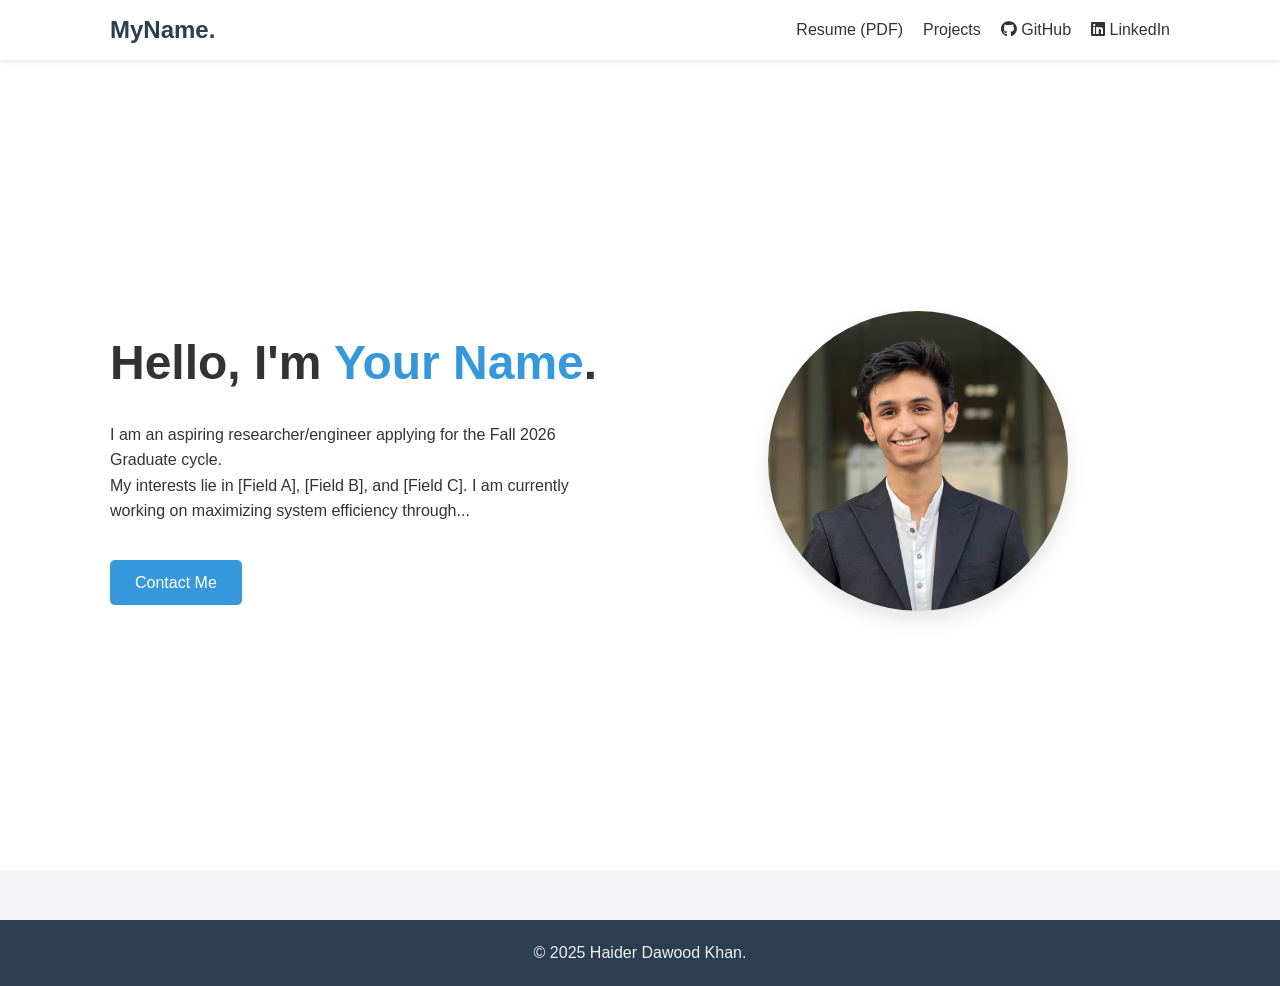
==== index.html @ cc953f25 "Add files via upload" ====
<!DOCTYPE html>
<html lang="en">
<head>
    <meta charset="UTF-8">
    <meta name="viewport" content="width=device-width, initial-scale=1.0">
    <title>My Portfolio</title>
    <link rel="stylesheet" href="style.css">
    <link rel="stylesheet" href="https://cdnjs.cloudflare.com/ajax/libs/font-awesome/6.0.0/css/all.min.css">
</head>
<body>

    <nav class="navbar">
        <div class="container">
            <a href="index.html" class="logo">MyName.</a>
            <ul class="nav-links">
                <li><a href="assets/resume.pdf" target="_blank">Resume (PDF)</a></li>
                <li><a href="projects.html">Projects</a></li>
                <li><a href="https://github.com/HaiderDawoodKhan" target="_blank"><i class="fab fa-github"></i> GitHub</a></li>
                <li><a href="https://www.linkedin.com/in/haider-dawood" target="_blank"><i class="fab fa-linkedin"></i> LinkedIn</a></li>
            </ul>
        </div>
    </nav>

    <header class="hero">
        <div class="container hero-content">
            <div class="hero-text">
                <h1>Hello, I'm <span class="highlight">Your Name</span>.</h1>
                <p>I am an aspiring researcher/engineer applying for the Fall 2026 Graduate cycle.</p>
                <p>My interests lie in [Field A], [Field B], and [Field C]. I am currently working on maximizing system efficiency through...</p>
                <br>
                <a href="mailto:your.email@example.com" class="btn">Contact Me</a>
            </div>
            <div class="hero-image">
                <img src="assets/profile.jpg" alt="Photo of Me">
            </div>
        </div>
    </header>

    <footer class="footer">
        <p>&copy; 2025 Haider Dawood Khan.</p>
    </footer>

</body>
</html>
---- style.css ----
/* Reset and Base Styles */
* {
    margin: 0;
    padding: 0;
    box-sizing: border-box;
}

body {
    font-family: 'Segoe UI', Tahoma, Geneva, Verdana, sans-serif;
    line-height: 1.6;
    color: #333;
    background-color: #f4f4f9;
}

.container {
    max-width: 1100px;
    margin: 0 auto;
    padding: 0 20px;
}

a {
    text-decoration: none;
    color: #333;
}

/* Navbar */
.navbar {
    background: #fff;
    box-shadow: 0 2px 5px rgba(0,0,0,0.1);
    position: sticky;
    top: 0;
    z-index: 1000;
}

.navbar .container {
    display: flex;
    justify-content: space-between;
    align-items: center;
    height: 60px;
}

.logo {
    font-size: 1.5rem;
    font-weight: bold;
    color: #2c3e50;
}

.nav-links {
    list-style: none;
    display: flex;
}

.nav-links li {
    margin-left: 20px;
}

.nav-links a {
    font-weight: 500;
    transition: color 0.3s;
}

.nav-links a:hover, .nav-links a.active {
    color: #3498db;
}

/* Hero Section */
.hero {
    background: #fff;
    height: 90vh; /* Almost full screen height */
    display: flex;
    align-items: center;
}

.hero-content {
    display: flex;
    align-items: center;
    justify-content: space-between;
    width: 100%;
}

.hero-text {
    flex: 1;
    padding-right: 50px;
}

.hero-text h1 {
    font-size: 3rem;
    margin-bottom: 20px;
}

.highlight {
    color: #3498db;
}

.hero-image {
    flex: 1;
    text-align: center;
}

.hero-image img {
    width: 300px;
    height: 300px;
    border-radius: 50%; /* Makes image circular */
    object-fit: cover;
    box-shadow: 0 10px 20px rgba(0,0,0,0.1);
}

/* Buttons */
.btn {
    display: inline-block;
    background: #3498db;
    color: #fff;
    padding: 10px 25px;
    border-radius: 5px;
    margin-top: 10px;
}

.btn:hover {
    background: #2980b9;
}

.btn-outline {
    display: inline-block;
    border: 2px solid #3498db;
    color: #3498db;
    padding: 8px 20px;
    border-radius: 5px;
    font-weight: bold;
}

.btn-outline:hover {
    background: #3498db;
    color: #fff;
}

/* Projects Section */
.projects-section {
    padding: 50px 0;
}

.projects-section h2 {
    font-size: 2rem;
    margin-bottom: 10px;
    color: #2c3e50;
}

.subtitle {
    margin-bottom: 40px;
    color: #7f8c8d;
}

/* Scrollable Project Card Style */
.project-card {
    background: #fff;
    padding: 30px;
    margin-bottom: 20px;
    border-radius: 8px;
    box-shadow: 0 4px 6px rgba(0,0,0,0.05);
    display: flex;
    justify-content: space-between;
    align-items: center;
    transition: transform 0.2s;
}

.project-card:hover {
    transform: translateY(-3px);
    box-shadow: 0 6px 12px rgba(0,0,0,0.1);
}

.project-info {
    flex: 3;
    padding-right: 20px;
}

.project-info h3 {
    color: #2c3e50;
    margin-bottom: 10px;
}

.project-actions {
    flex: 1;
    text-align: right;
    display: flex;
    flex-direction: column;
    align-items: flex-end;
    gap: 10px;
}

/* Footer */
.footer {
    text-align: center;
    padding: 20px;
    background: #2c3e50;
    color: #ecf0f1;
    margin-top: 50px;
}

/* Mobile Responsiveness */
@media (max-width: 768px) {
    .hero-content {
        flex-direction: column-reverse;
        text-align: center;
    }
    
    .hero-text {
        padding-right: 0;
    }
    
    .hero-image img {
        width: 200px;
        height: 200px;
        margin-bottom: 30px;
    }
    
    .project-card {
        flex-direction: column;
        align-items: flex-start;
    }
    
    .project-actions {
        width: 100%;
        margin-top: 20px;
        align-items: flex-start;
    }
}
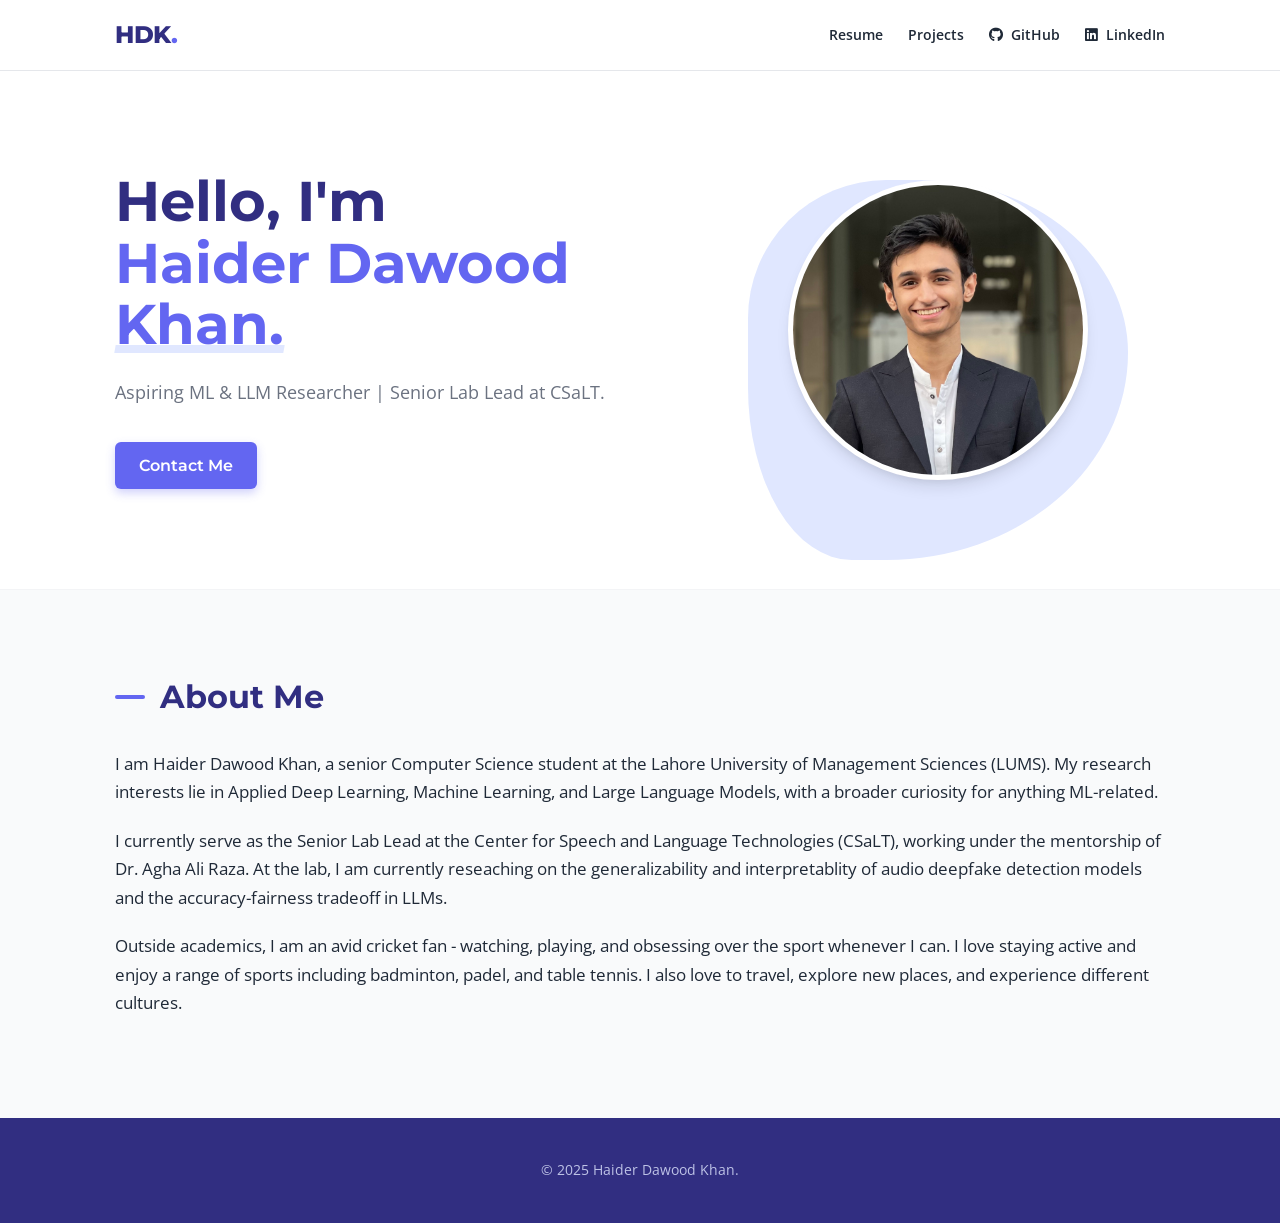
==== commit e0dcc158: "Website V2" ====
--- a/index.html
+++ b/index.html
@@ -3,42 +3,476 @@
 <head>
     <meta charset="UTF-8">
     <meta name="viewport" content="width=device-width, initial-scale=1.0">
-    <title>My Portfolio</title>
-    <link rel="stylesheet" href="style.css">
-    <link rel="stylesheet" href="https://cdnjs.cloudflare.com/ajax/libs/font-awesome/6.0.0/css/all.min.css">
+    <title>Haider Dawood Khan</title>
+    <!-- Font Awesome -->
+    <link rel="stylesheet" href="https://cdnjs.cloudflare.com/ajax/libs/font-awesome/6.4.0/css/all.min.css">
+    <!-- Google Fonts -->
+    <link href="https://fonts.googleapis.com/css2?family=Montserrat:wght@500;700;800&family=Open+Sans:wght@400;600&display=swap" rel="stylesheet">
+    
+    <style>
+        /* --- CSS Variables (New "Modern Indigo" Palette) --- */
+        :root {
+            --primary-color: #312e81; /* Deep Indigo (Intellectual, Tech-focused) */
+            --accent-color: #6366f1;  /* Vibrant Violet-Blue (Creative) */
+            --accent-light: #e0e7ff;  /* Soft Indigo Mist */
+            --text-dark: #1f2937;
+            --text-light: #6b7280;
+            --bg-white: #ffffff;
+            --bg-off-white: #f9fafb;
+            --font-header: 'Montserrat', sans-serif;
+            --font-body: 'Open Sans', sans-serif;
+            --shadow: 0 10px 15px -3px rgba(0, 0, 0, 0.1), 0 4px 6px -2px rgba(0, 0, 0, 0.05);
+            --transition: all 0.3s ease;
+        }
+
+        /* --- Reset & Base Styles --- */
+        * { margin: 0; padding: 0; box-sizing: border-box; }
+
+        body {
+            font-family: var(--font-body);
+            color: var(--text-dark);
+            background-color: var(--bg-off-white);
+            line-height: 1.7;
+            display: flex;
+            flex-direction: column;
+            min-height: 100vh;
+        }
+
+        h1, h2, h3, .logo {
+            font-family: var(--font-header);
+            font-weight: 700;
+            color: var(--primary-color);
+            cursor: pointer; /* Add this line */
+
+        }
+
+        a { text-decoration: none; color: inherit; transition: var(--transition); }
+        ul { list-style: none; }
+
+        .container {
+            max-width: 1100px;
+            margin: 0 auto;
+            padding: 0 25px;
+            position: relative;
+        }
+
+        /* --- Navigation --- */
+        .navbar {
+            background: rgba(255, 255, 255, 0.95);
+            backdrop-filter: blur(8px);
+            border-bottom: 1px solid #e5e7eb;
+            position: sticky;
+            top: 0;
+            z-index: 100;
+        }
+
+        .navbar-content {
+            display: flex;
+            justify-content: space-between;
+            align-items: center;
+            height: 70px;
+        }
+
+        .logo {
+            font-size: 1.5rem;
+            font-weight: 800;
+            color: var(--primary-color);
+            letter-spacing: -0.5px;
+        }
+        
+        .logo span { color: var(--accent-color); }
+
+        .nav-links { display: flex; gap: 25px; align-items: center; }
+        
+        .nav-links a {
+            font-weight: 600;
+            font-size: 0.9rem;
+            color: var(--text-dark);
+            display: flex;
+            align-items: center;
+            gap: 8px;
+            cursor: pointer;
+        }
+
+        .nav-links a:hover, .nav-links a.active { color: var(--accent-color); transform: translateY(-1px); }
+        
+        /* --- Hero Section (Clean, No Pattern) --- */
+        .hero-section {
+            padding: 100px 0;
+            background-color: #fff;
+            /* Removed the dot pattern here */
+            border-bottom: 1px solid #f3f4f6;
+            overflow: hidden;
+        }
+
+        .hero-container {
+            display: flex;
+            align-items: center;
+            justify-content: space-between;
+            gap: 50px;
+        }
+
+        .hero-text-box {
+            flex: 1.2;
+            z-index: 2;
+            animation: fadeInLeft 0.8s ease-out;
+        }
+        
+        @keyframes fadeInLeft {
+            from { opacity: 0; transform: translateX(-20px); }
+            to { opacity: 1; transform: translateX(0); }
+        }
+
+        .hero-text-box h1 {
+            font-size: 3.5rem;
+            line-height: 1.1;
+            margin-bottom: 20px;
+            color: var(--primary-color);
+        }
+
+        .highlight { 
+            color: var(--accent-color); 
+            position: relative;
+            z-index: 1;
+        }
+        
+        /* Highlight Underline */
+        .highlight::after {
+            content: '';
+            position: absolute;
+            bottom: 5px;
+            left: 0;
+            width: 100%;
+            height: 8px;
+            background-color: var(--accent-light);
+            z-index: -1;
+            transform: skewX(-10deg);
+        }
+
+        .bio-text {
+            font-size: 1.15rem;
+            color: var(--text-light);
+            margin-bottom: 35px;
+            max-width: 500px;
+        }
+
+        .hero-image-box {
+            flex: 1;
+            display: flex;
+            justify-content: center;
+            position: relative;
+        }
+
+        /* Decorative Blob behind image */
+        .blob-bg {
+            position: absolute;
+            width: 380px;
+            height: 380px;
+            background-color: var(--accent-light);
+            border-radius: 40% 60% 70% 30% / 40% 50% 60% 50%;
+            z-index: 1;
+            animation: blobMorph 8s infinite alternate;
+        }
+        
+        @keyframes blobMorph {
+            0% { border-radius: 40% 60% 70% 30% / 40% 50% 60% 50%; }
+            100% { border-radius: 60% 40% 30% 70% / 60% 30% 70% 40%; }
+        }
+
+        .profile-img-wrapper {
+            width: 300px;
+            height: 300px;
+            border-radius: 50%;
+            overflow: hidden;
+            border: 5px solid #fff;
+            box-shadow: var(--shadow);
+            position: relative;
+            z-index: 2;
+            background: #fff;
+        }
+        
+        .profile-img-wrapper img { width: 100%; height: 100%; object-fit: cover; }
+        
+        .img-placeholder {
+            width: 100%;
+            height: 100%;
+            background: #f3f4f6;
+            display: flex;
+            align-items: center;
+            justify-content: center;
+            font-size: 4rem;
+            color: #d1d5db;
+        }
+
+        /* --- About Me Section --- */
+        .about-section {
+            padding: 80px 0;
+            background-color: var(--bg-off-white);
+        }
+        
+        .about-content h2 {
+            font-size: 2rem;
+            margin-bottom: 25px;
+            display: inline-flex;
+            align-items: center;
+            gap: 15px;
+        }
+        
+        .about-content h2::before {
+            content: '';
+            width: 30px;
+            height: 4px;
+            background: var(--accent-color);
+            border-radius: 2px;
+        }
+        
+        .about-text p {
+            margin-bottom: 20px;
+            font-size: 1.05rem;
+            color: var(--text-dark);
+            max-width: 100%;
+        }
+
+        /* --- Projects Section --- */
+        .section-header { text-align: center; margin-bottom: 60px; margin-top: 60px; }
+        .section-header h1 { font-size: 2.5rem; margin-bottom: 10px; }
+        .subtitle { color: var(--text-light); font-size: 1.1rem; }
+
+        .projects-list {
+            padding-bottom: 80px;
+            display: grid;
+            grid-template-columns: repeat(auto-fit, minmax(320px, 1fr));
+            gap: 40px;
+        }
+
+        .project-card {
+            background: #fff;
+            padding: 35px;
+            border-radius: 12px;
+            box-shadow: 0 4px 6px rgba(0,0,0,0.02);
+            border: 1px solid #f3f4f6;
+            transition: var(--transition);
+            position: relative;
+            overflow: hidden;
+        }
+        
+        /* Colored top accent line */
+        .project-card::before {
+            content: '';
+            position: absolute;
+            top: 0; left: 0;
+            width: 100%; height: 4px;
+            background: var(--accent-color);
+            transform: scaleX(0);
+            transform-origin: left;
+            transition: transform 0.3s ease;
+        }
+
+        .project-card:hover {
+            transform: translateY(-8px);
+            box-shadow: var(--shadow);
+        }
+        
+        .project-card:hover::before { transform: scaleX(1); }
+
+        .project-card h3 { font-size: 1.4rem; margin-bottom: 10px; }
+        
+        .tech-stack {
+            font-size: 0.8rem;
+            color: var(--accent-color);
+            font-weight: 700;
+            margin-bottom: 15px;
+            text-transform: uppercase;
+            letter-spacing: 0.5px;
+        }
+
+        .project-desc {
+            color: var(--text-light);
+            margin-bottom: 25px;
+            font-size: 0.95rem;
+            line-height: 1.6;
+        }
+
+        /* Buttons */
+        .btn {
+            display: inline-block;
+            padding: 10px 24px;
+            border-radius: 6px;
+            font-weight: 600;
+            font-family: var(--font-header);
+            cursor: pointer;
+        }
+
+        .btn-primary {
+            background-color: var(--accent-color);
+            color: #fff;
+            box-shadow: 0 4px 10px rgba(99, 102, 241, 0.3);
+        }
+        .btn-primary:hover { background-color: var(--primary-color); transform: translateY(-2px); }
+
+        .btn-outline {
+            border: 2px solid var(--accent-color);
+            color: var(--accent-color);
+            padding: 10px 24px;
+        }
+        .btn-outline:hover { background-color: var(--accent-color); color: #fff; }
+
+        /* Footer */
+        .footer {
+            background: var(--primary-color);
+            color: #e0e7ff;
+            text-align: center;
+            padding: 40px 0;
+            margin-top: auto;
+        }
+        
+        .footer p { opacity: 0.8; font-size: 0.9rem; }
+
+        /* Mobile */
+        @media (max-width: 768px) {
+            .hero-container { flex-direction: column-reverse; text-align: center; gap: 30px; }
+            .hero-image-box { justify-content: center; width: 100%; }
+            .blob-bg { width: 280px; height: 280px; }
+            .profile-img-wrapper { width: 220px; height: 220px; }
+            
+            .navbar-content { flex-direction: column; height: auto; padding: 15px 0; }
+            .nav-links { flex-wrap: wrap; justify-content: center; margin-top: 15px; }
+            .hero-text-box h1 { font-size: 2.5rem; }
+            .highlight::after { bottom: 2px; height: 8px; }
+        }
+
+        /* View Toggle Logic */
+        .view-section { display: none; }
+        .view-section.active-view { display: block; animation: fadeIn 0.5s ease; }
+        @keyframes fadeIn { from { opacity: 0; } to { opacity: 1; } }
+    </style>
 </head>
 <body>
 
+    <!-- Navigation -->
     <nav class="navbar">
-        <div class="container">
-            <a href="index.html" class="logo">MyName.</a>
+        <div class="container navbar-content">
+            <a onclick="switchView('home')" class="logo">HDK<span>.</span></a>
             <ul class="nav-links">
-                <li><a href="assets/resume.pdf" target="_blank">Resume (PDF)</a></li>
-                <li><a href="projects.html">Projects</a></li>
+                <li><a href="assets/resume.pdf" target="_blank">Resume</a></li>
+                <li><a onclick="switchView('projects')" id="nav-projects">Projects</a></li>
+                <!-- Socials with Text -->
                 <li><a href="https://github.com/HaiderDawoodKhan" target="_blank"><i class="fab fa-github"></i> GitHub</a></li>
-                <li><a href="https://www.linkedin.com/in/haider-dawood" target="_blank"><i class="fab fa-linkedin"></i> LinkedIn</a></li>
+                <li><a href="https://linkedin.com/in/haider-dawood" target="_blank"><i class="fab fa-linkedin"></i> LinkedIn</a></li>
             </ul>
         </div>
     </nav>
 
-    <header class="hero">
-        <div class="container hero-content">
-            <div class="hero-text">
-                <h1>Hello, I'm <span class="highlight">Your Name</span>.</h1>
-                <p>I am an aspiring researcher/engineer applying for the Fall 2026 Graduate cycle.</p>
-                <p>My interests lie in [Field A], [Field B], and [Field C]. I am currently working on maximizing system efficiency through...</p>
-                <br>
-                <a href="mailto:your.email@example.com" class="btn">Contact Me</a>
+    <!-- HOME VIEW -->
+    <main id="home-view" class="view-section active-view">
+        
+        <!-- Hero Section -->
+        <section class="hero-section">
+            <div class="container hero-container">
+                <div class="hero-text-box">
+                    <h1>Hello, I'm <br> <span class="highlight">Haider Dawood Khan.</span></h1>
+                    <p class="bio-text">Aspiring ML & LLM Researcher | Senior Lab Lead at CSaLT.</p>
+                    <a href="mailto:26100053@lums.edu.pk" class="btn btn-primary">Contact Me</a>
+                </div>
+                
+                <div class="hero-image-box">
+                    <!-- Creative Blob Background -->
+                    <div class="blob-bg"></div>
+                    
+                    <div class="profile-img-wrapper">
+                        <!-- Replace with assets/profile.jpg -->
+                        <img src="assets/profile.jpg" alt="Haider Dawood Khan">
+                         <div class="img-placeholder"><i class="fas fa-user"></i></div>
+                    </div>
+                </div>
             </div>
-            <div class="hero-image">
-                <img src="assets/profile.jpg" alt="Photo of Me">
+        </section>
+
+        <!-- About Section -->
+        <section class="about-section">
+            <div class="container about-content">
+                <h2>About Me</h2>
+                <div class="about-text">
+                    <p>
+                       I am Haider Dawood Khan, a senior Computer Science student at the Lahore University of Management Sciences (LUMS). My research interests lie in Applied Deep Learning, Machine Learning, and Large Language Models, with a broader curiosity for anything ML-related.
+                    </p>
+                    <p>
+                        I currently serve as the Senior Lab Lead at the Center for Speech and Language Technologies (CSaLT), working under the mentorship of Dr. Agha Ali Raza. At the lab, I am currently reseaching on the generalizability and interpretablity of audio deepfake detection models and the accuracy-fairness tradeoff in LLMs.
+                    </p>
+                    <p>
+                        Outside academics, I am an avid cricket fan - watching, playing, and obsessing over the sport whenever I can. I love staying active and enjoy a range of sports including badminton, padel, and table tennis. I also love to travel, explore new places, and experience different cultures.
+                    </p>
+                </div>
             </div>
+        </section>
+    </main>
+
+    <!-- PROJECTS VIEW -->
+    <main id="projects-view" class="view-section">
+        <div class="container">
+            <section class="section-header">
+                <h1>My (Selected) Projects</h1>
+                <p class="subtitle">A selection of my academic research and technical work.</p>
+            </section>
+
+            <section class="projects-list">
+                <!-- Project 1 -->
+                <div class="project-card">
+                    <h3>Inductive Biases & Generalization in Deep Learning Models</h3>
+                    <p class="tech-stack">Inductive Biases, OOD Generalization, Vision Models</p>
+                    <p class="project-desc">A comparative study of CNNs, ViTs, VAEs, GANs, and CLIP to uncover how architectural and semantic inductive biases shape robustness and out-of-distribution performance. Evaluated color/texture/shape bias, invariance properties, generative behavior, and zero-shot transfer under domain shifts.</p>
+                    <a href="assets/report1.pdf" target="_blank" class="btn btn-outline">View Report</a>
+                </div>
+
+                <!-- Project 2 -->
+                <div class="project-card">
+                    <h3>Domain Adaptation, Generalization & Prompt Tuning Across Vision and Vision-Language Models</h3>
+                    <p class="tech-stack">Domain Robustness, CLIP Tuning, Cross-Domain Learning</p>
+                    <p class="project-desc">A comprehensive evaluation of domain adaptation (DAN, DANN, CDAN), domain generalization (ERM, IRM, SAM, GDRO), and prompt-tuning strategies across PACS domains. Shows how invariance, discriminability, and prompt drift shape performance in unseen or stylistically shifted domains.</p>
+                    <a href="assets/report2.pdf" target="_blank" class="btn btn-outline">View Report</a>
+                </div>
+
+                <!-- Project 3 -->
+                <div class="project-card">
+                    <h3>Federated Learning Under Heterogeneity: Drift, Convergence & Algorithmic Trade-offs</h3>
+                    <p class="tech-stack">Statistical Heterogeneity, Client Drift, Non-IID</p>
+                    <p class="project-desc">A deep empirical study comparing FedSGD, FedAvg, FedProx, FedSAM, FedGH, and SCAFFOLD under varying data heterogeneity. Highlights how drift correction, sharpness-aware updates, and gradient harmonization affect convergence and accuracy on non-IID clients.</p>
+                    <a href="assets/report3.pdf" target="_blank" class="btn btn-outline">View Report</a>
+                </div>
+
+                <div class="project-card">
+                    <h3>Model Compression</h3>
+                    <p class="tech-stack">Pruning, Quantization & Knowledge Distillation</p>
+                    <p class="project-desc">An evaluation of pruning, quantization, and distillation techniques on VGG and ResNet models to assess accuracy–efficiency trade-offs. Shows how structured pruning, mixed-precision quantization, and feature-based distillation yield the best balance for edge deployment.</p>
+                    <a href="assets/report3.pdf" target="_blank" class="btn btn-outline">View Report</a>
+                </div>
+            </section>
         </div>
-    </header>
+    </main>
 
     <footer class="footer">
-        <p>&copy; 2025 Haider Dawood Khan.</p>
+        <div class="container">
+            <p>&copy; 2025 Haider Dawood Khan.</p>
+        </div>
     </footer>
 
+    <!-- Script to toggle views -->
+    <script>
+        function switchView(viewName) {
+            document.getElementById('home-view').classList.remove('active-view');
+            document.getElementById('projects-view').classList.remove('active-view');
+            
+            const links = document.querySelectorAll('.nav-links a');
+            links.forEach(link => link.classList.remove('active'));
+
+            if (viewName === 'home') {
+                document.getElementById('home-view').classList.add('active-view');
+            } else if (viewName === 'projects') {
+                document.getElementById('projects-view').classList.add('active-view');
+                document.getElementById('nav-projects').classList.add('active');
+            }
+            window.scrollTo(0, 0);
+        }
+    </script>
 </body>
 </html>
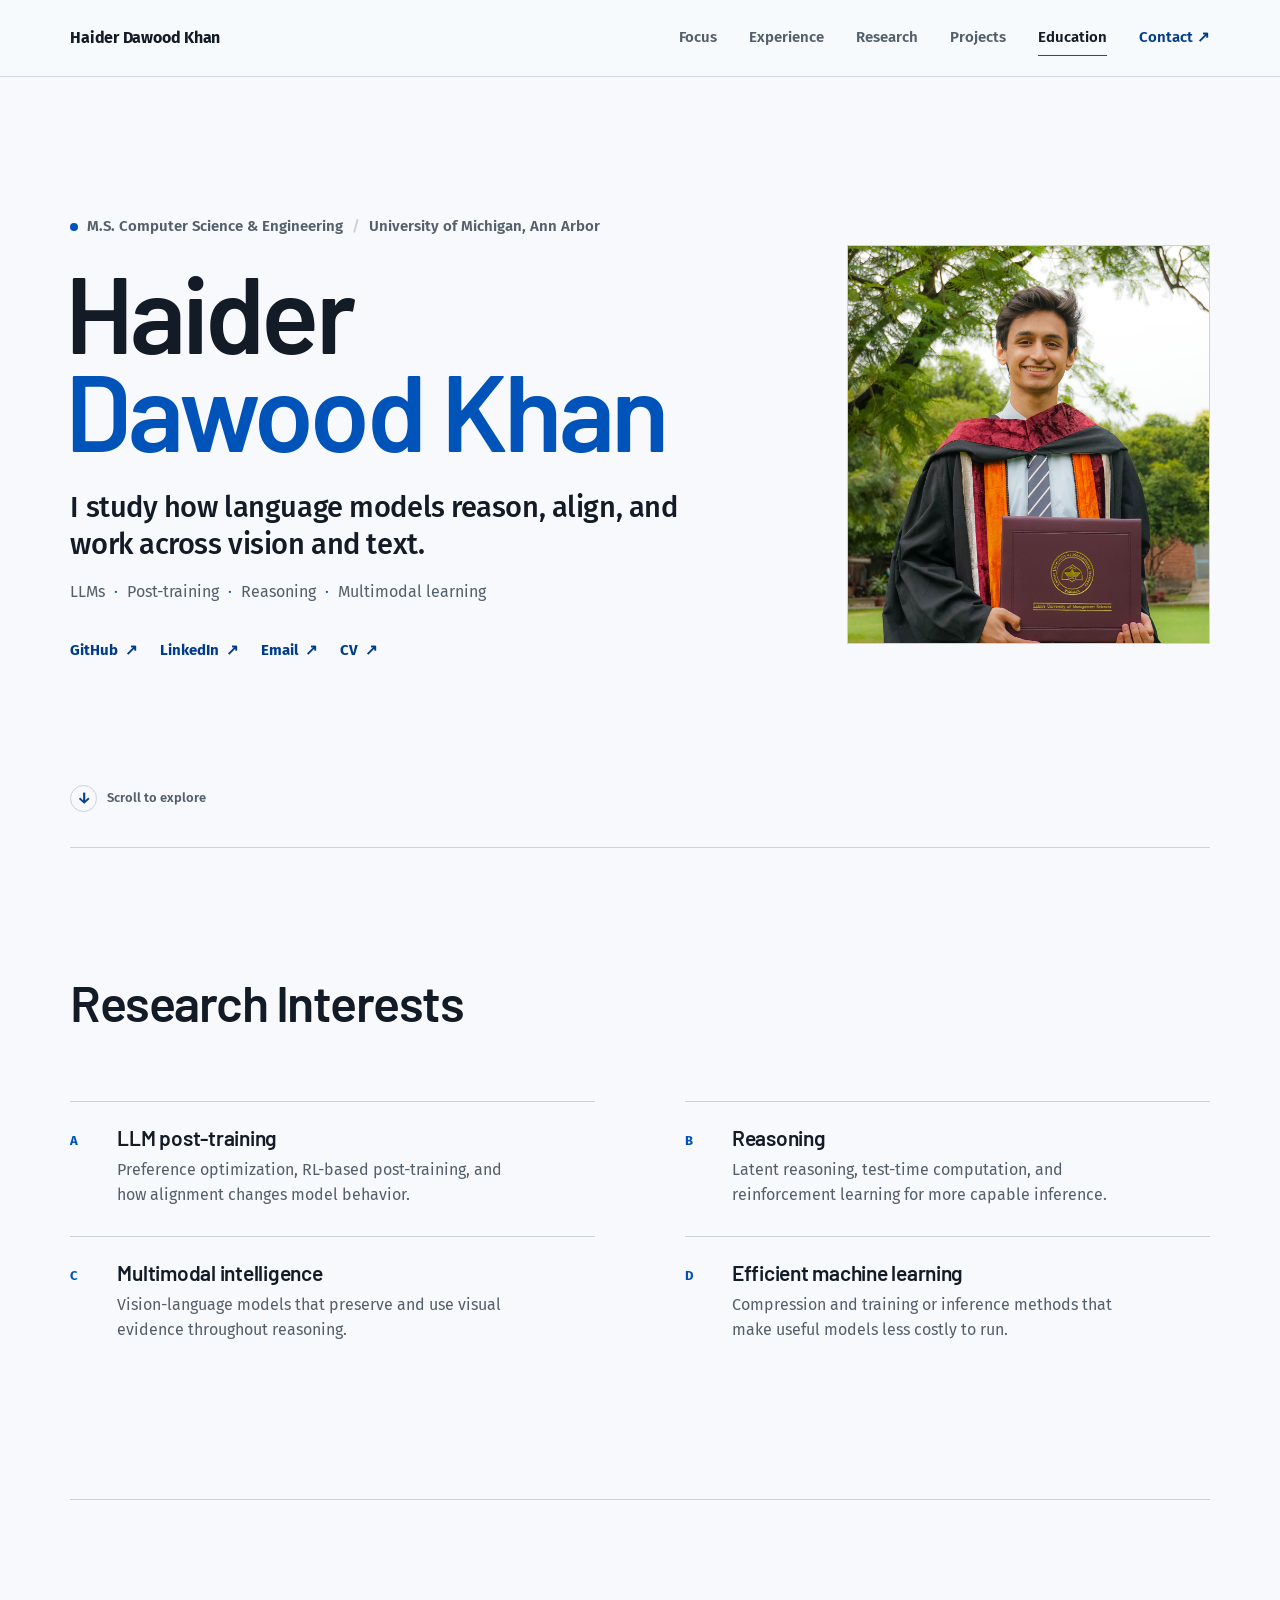
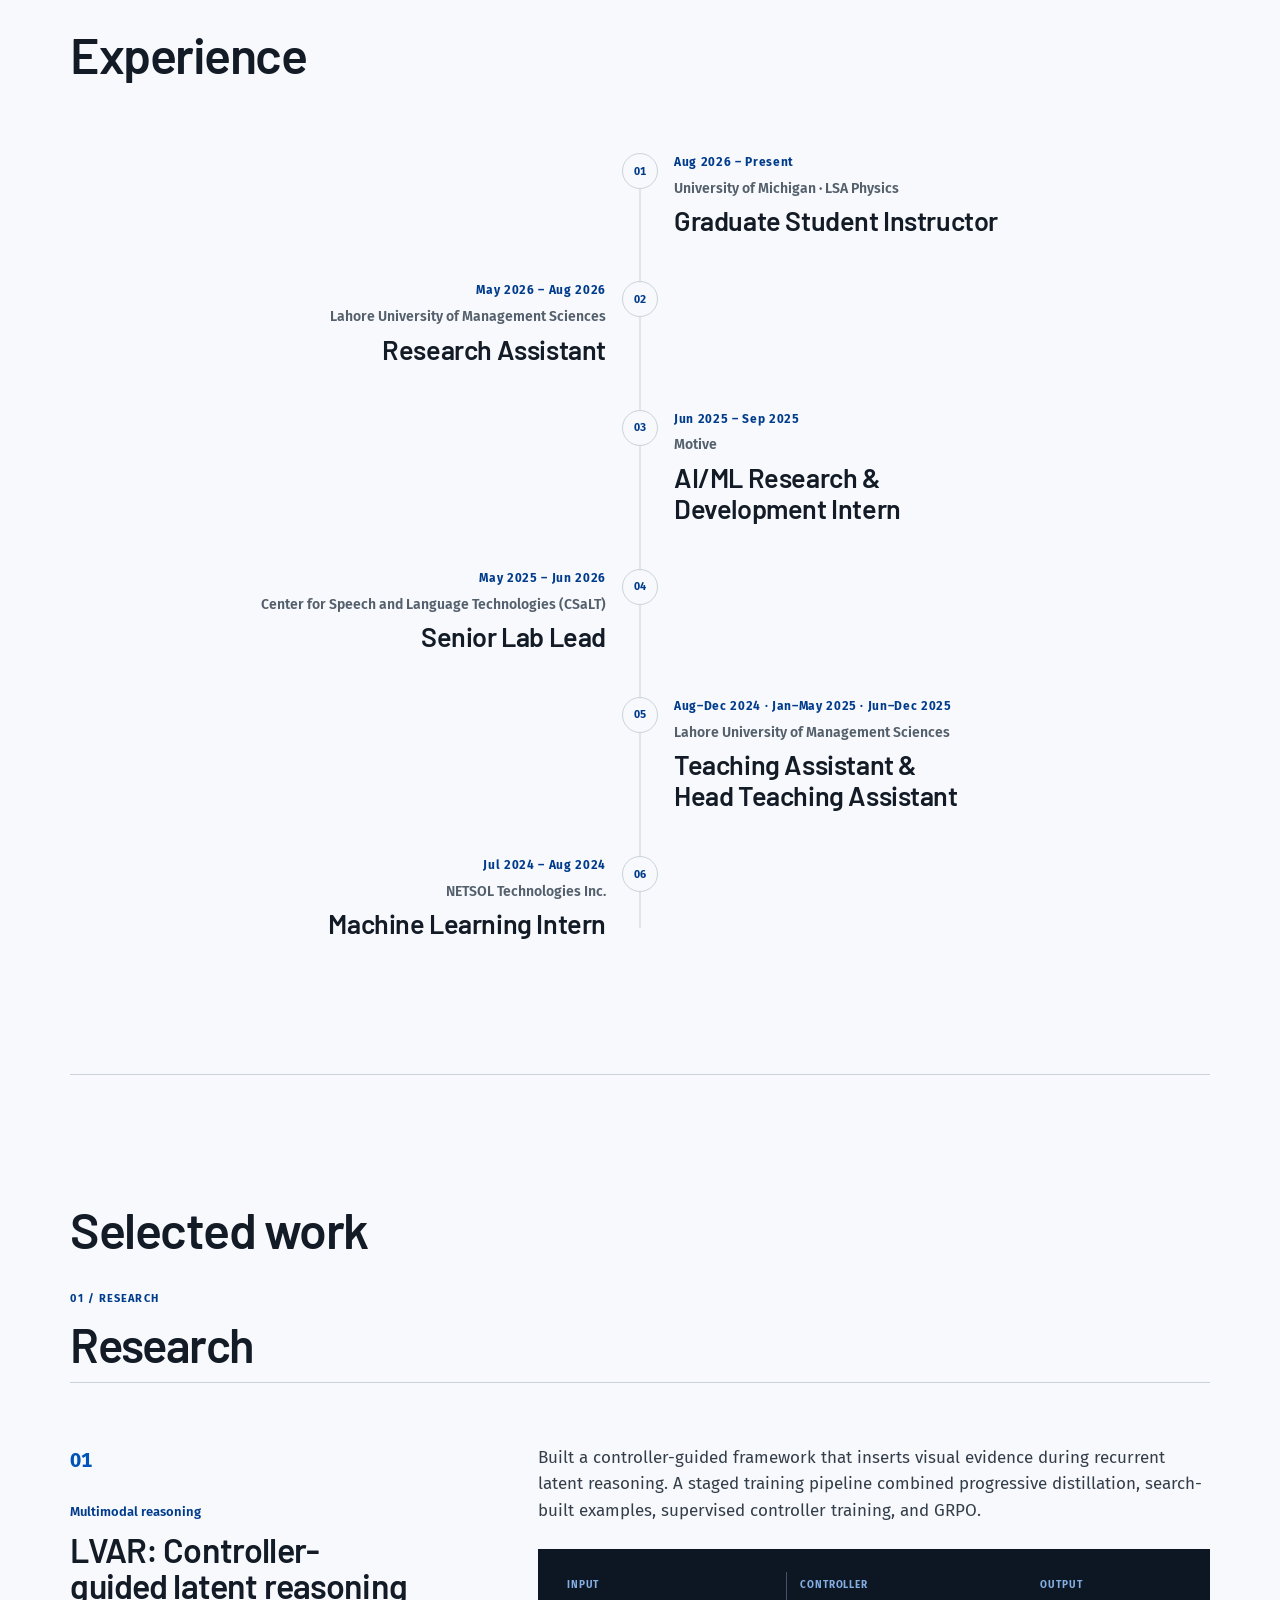
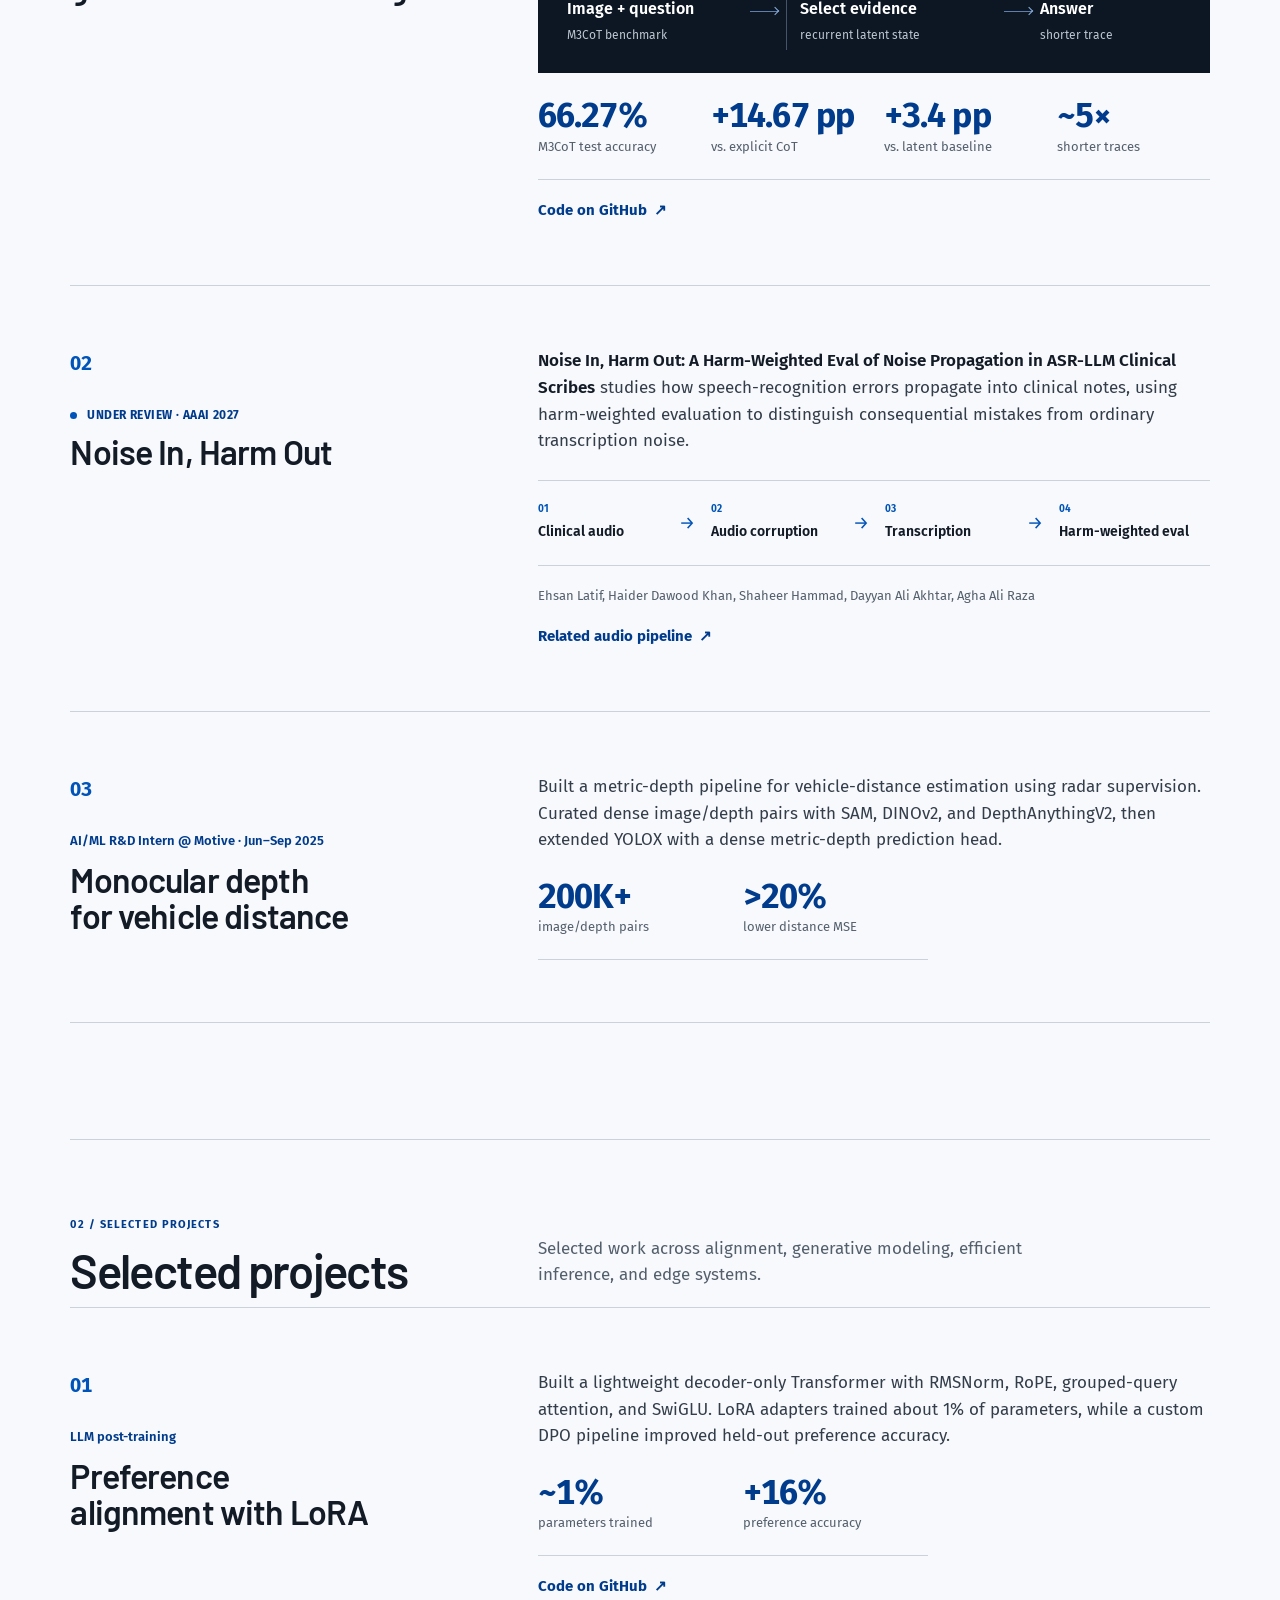
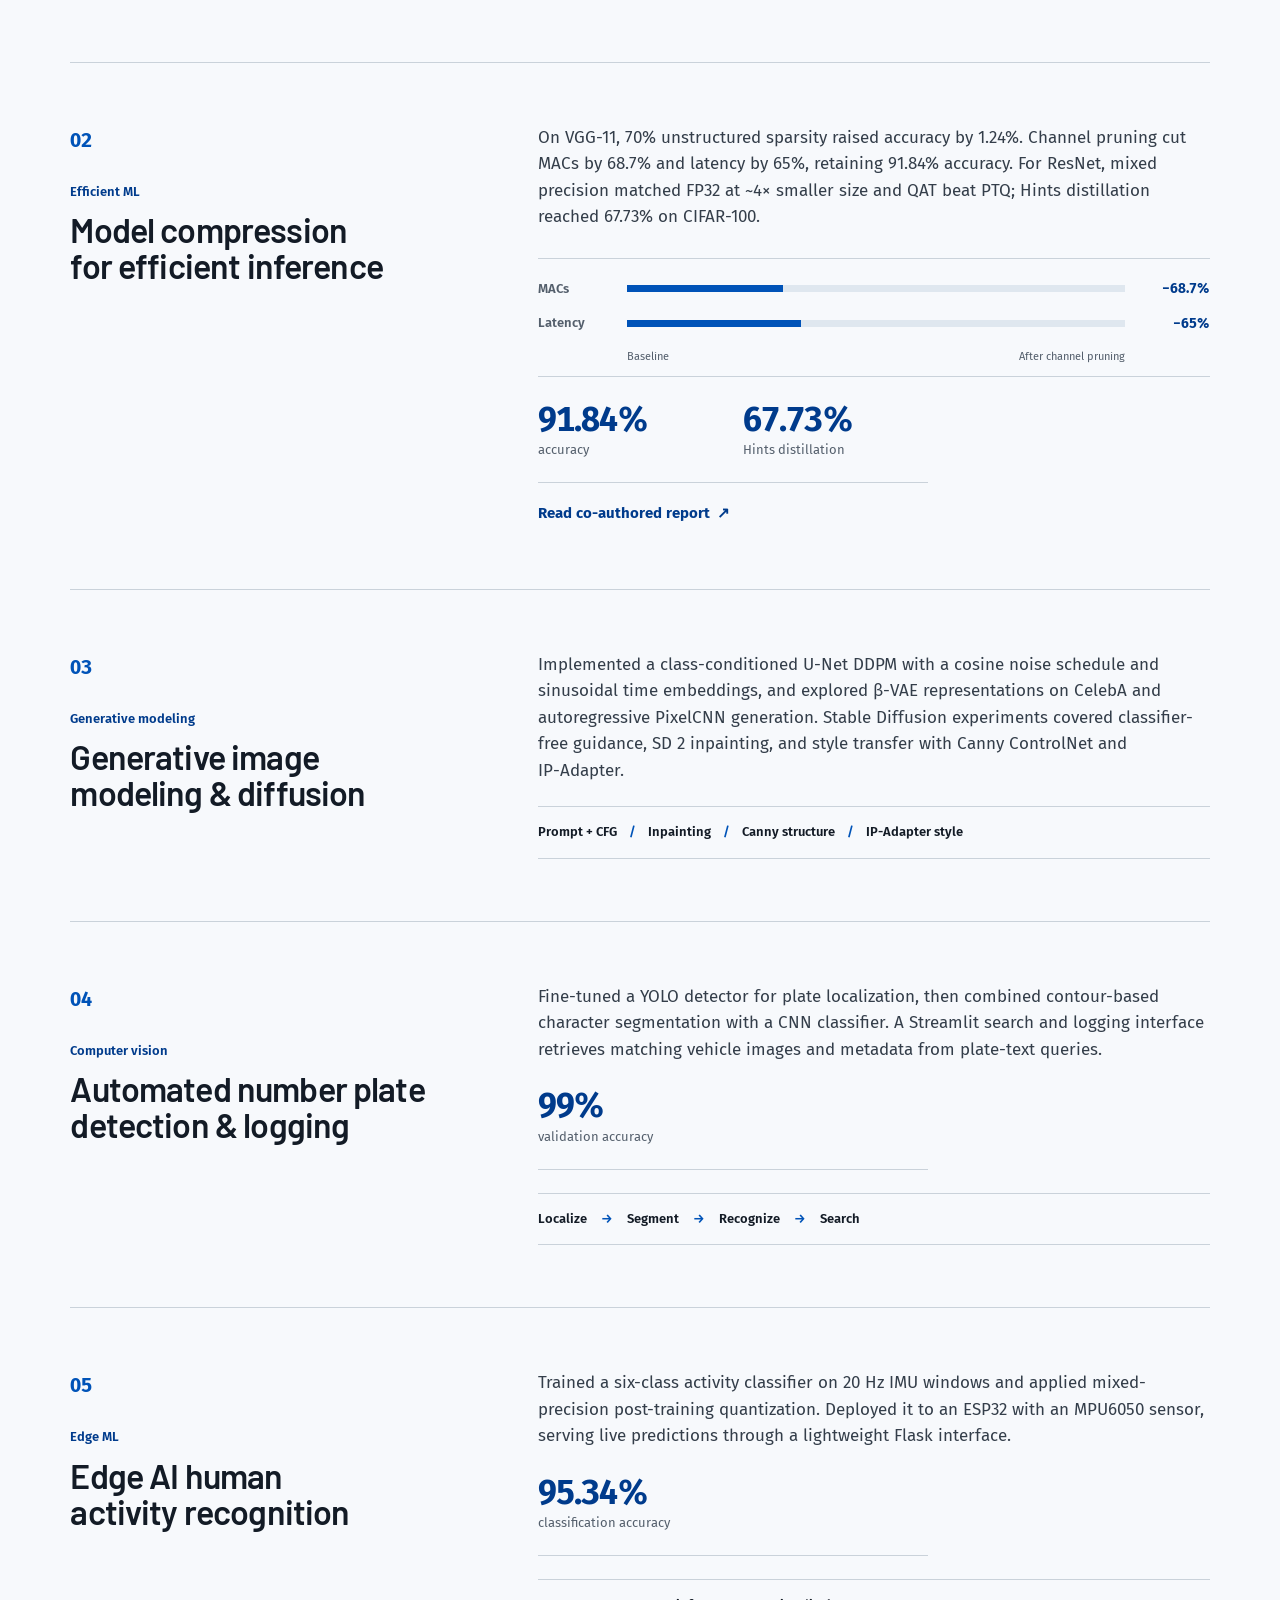
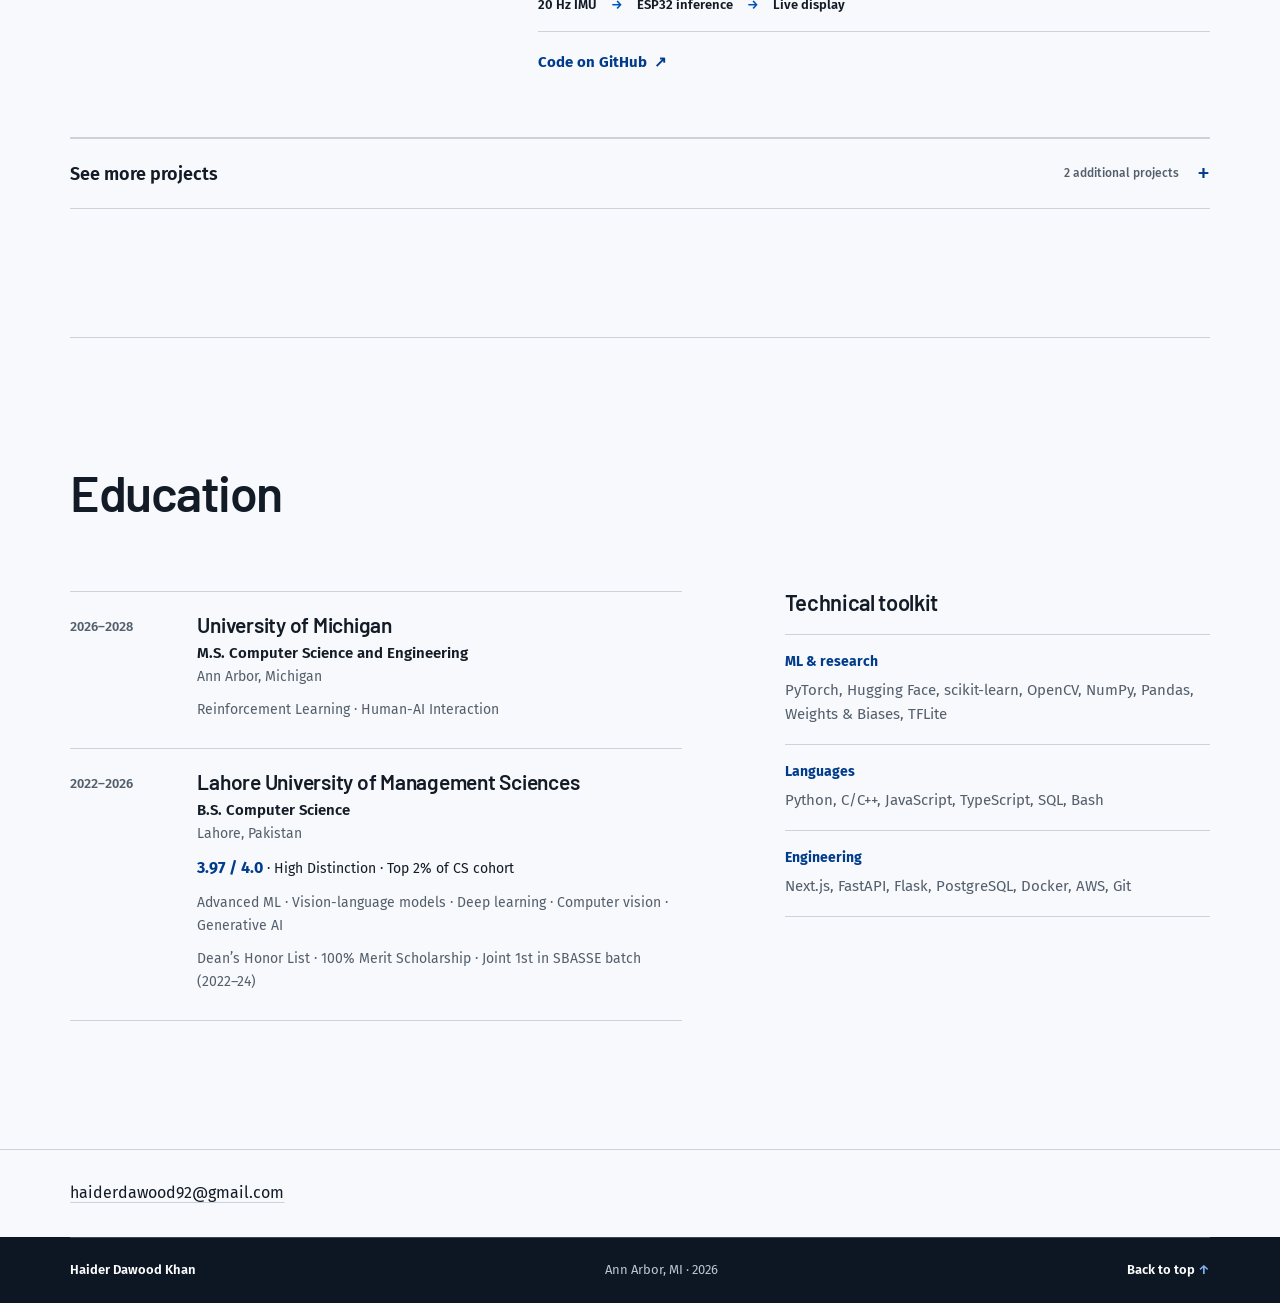
==== commit c56f3d49: "Updated Portfolio" ====
--- a/index.html
+++ b/index.html
@@ -1,478 +1,571 @@
-<!DOCTYPE html>
+<!doctype html>
 <html lang="en">
-<head>
-    <meta charset="UTF-8">
-    <meta name="viewport" content="width=device-width, initial-scale=1.0">
-    <title>Haider Dawood Khan</title>
-    <!-- Font Awesome -->
-    <link rel="stylesheet" href="https://cdnjs.cloudflare.com/ajax/libs/font-awesome/6.4.0/css/all.min.css">
-    <!-- Google Fonts -->
-    <link href="https://fonts.googleapis.com/css2?family=Montserrat:wght@500;700;800&family=Open+Sans:wght@400;600&display=swap" rel="stylesheet">
-    
-    <style>
-        /* --- CSS Variables (New "Modern Indigo" Palette) --- */
-        :root {
-            --primary-color: #312e81; /* Deep Indigo (Intellectual, Tech-focused) */
-            --accent-color: #6366f1;  /* Vibrant Violet-Blue (Creative) */
-            --accent-light: #e0e7ff;  /* Soft Indigo Mist */
-            --text-dark: #1f2937;
-            --text-light: #6b7280;
-            --bg-white: #ffffff;
-            --bg-off-white: #f9fafb;
-            --font-header: 'Montserrat', sans-serif;
-            --font-body: 'Open Sans', sans-serif;
-            --shadow: 0 10px 15px -3px rgba(0, 0, 0, 0.1), 0 4px 6px -2px rgba(0, 0, 0, 0.05);
-            --transition: all 0.3s ease;
-        }
-
-        /* --- Reset & Base Styles --- */
-        * { margin: 0; padding: 0; box-sizing: border-box; }
-
-        body {
-            font-family: var(--font-body);
-            color: var(--text-dark);
-            background-color: var(--bg-off-white);
-            line-height: 1.7;
-            display: flex;
-            flex-direction: column;
-            min-height: 100vh;
-        }
-
-        h1, h2, h3, .logo {
-            font-family: var(--font-header);
-            font-weight: 700;
-            color: var(--primary-color);
-            cursor: pointer; /* Add this line */
-
-        }
-
-        a { text-decoration: none; color: inherit; transition: var(--transition); }
-        ul { list-style: none; }
-
-        .container {
-            max-width: 1100px;
-            margin: 0 auto;
-            padding: 0 25px;
-            position: relative;
-        }
-
-        /* --- Navigation --- */
-        .navbar {
-            background: rgba(255, 255, 255, 0.95);
-            backdrop-filter: blur(8px);
-            border-bottom: 1px solid #e5e7eb;
-            position: sticky;
-            top: 0;
-            z-index: 100;
-        }
-
-        .navbar-content {
-            display: flex;
-            justify-content: space-between;
-            align-items: center;
-            height: 70px;
-        }
-
-        .logo {
-            font-size: 1.5rem;
-            font-weight: 800;
-            color: var(--primary-color);
-            letter-spacing: -0.5px;
-        }
-        
-        .logo span { color: var(--accent-color); }
-
-        .nav-links { display: flex; gap: 25px; align-items: center; }
-        
-        .nav-links a {
-            font-weight: 600;
-            font-size: 0.9rem;
-            color: var(--text-dark);
-            display: flex;
-            align-items: center;
-            gap: 8px;
-            cursor: pointer;
-        }
-
-        .nav-links a:hover, .nav-links a.active { color: var(--accent-color); transform: translateY(-1px); }
-        
-        /* --- Hero Section (Clean, No Pattern) --- */
-        .hero-section {
-            padding: 100px 0;
-            background-color: #fff;
-            /* Removed the dot pattern here */
-            border-bottom: 1px solid #f3f4f6;
-            overflow: hidden;
-        }
-
-        .hero-container {
-            display: flex;
-            align-items: center;
-            justify-content: space-between;
-            gap: 50px;
-        }
-
-        .hero-text-box {
-            flex: 1.2;
-            z-index: 2;
-            animation: fadeInLeft 0.8s ease-out;
-        }
-        
-        @keyframes fadeInLeft {
-            from { opacity: 0; transform: translateX(-20px); }
-            to { opacity: 1; transform: translateX(0); }
-        }
-
-        .hero-text-box h1 {
-            font-size: 3.5rem;
-            line-height: 1.1;
-            margin-bottom: 20px;
-            color: var(--primary-color);
-        }
-
-        .highlight { 
-            color: var(--accent-color); 
-            position: relative;
-            z-index: 1;
-        }
-        
-        /* Highlight Underline */
-        .highlight::after {
-            content: '';
-            position: absolute;
-            bottom: 5px;
-            left: 0;
-            width: 100%;
-            height: 8px;
-            background-color: var(--accent-light);
-            z-index: -1;
-            transform: skewX(-10deg);
-        }
-
-        .bio-text {
-            font-size: 1.15rem;
-            color: var(--text-light);
-            margin-bottom: 35px;
-            max-width: 500px;
-        }
-
-        .hero-image-box {
-            flex: 1;
-            display: flex;
-            justify-content: center;
-            position: relative;
-        }
-
-        /* Decorative Blob behind image */
-        .blob-bg {
-            position: absolute;
-            width: 380px;
-            height: 380px;
-            background-color: var(--accent-light);
-            border-radius: 40% 60% 70% 30% / 40% 50% 60% 50%;
-            z-index: 1;
-            animation: blobMorph 8s infinite alternate;
-        }
-        
-        @keyframes blobMorph {
-            0% { border-radius: 40% 60% 70% 30% / 40% 50% 60% 50%; }
-            100% { border-radius: 60% 40% 30% 70% / 60% 30% 70% 40%; }
-        }
-
-        .profile-img-wrapper {
-            width: 300px;
-            height: 300px;
-            border-radius: 50%;
-            overflow: hidden;
-            border: 5px solid #fff;
-            box-shadow: var(--shadow);
-            position: relative;
-            z-index: 2;
-            background: #fff;
-        }
-        
-        .profile-img-wrapper img { width: 100%; height: 100%; object-fit: cover; }
-        
-        .img-placeholder {
-            width: 100%;
-            height: 100%;
-            background: #f3f4f6;
-            display: flex;
-            align-items: center;
-            justify-content: center;
-            font-size: 4rem;
-            color: #d1d5db;
-        }
-
-        /* --- About Me Section --- */
-        .about-section {
-            padding: 80px 0;
-            background-color: var(--bg-off-white);
-        }
-        
-        .about-content h2 {
-            font-size: 2rem;
-            margin-bottom: 25px;
-            display: inline-flex;
-            align-items: center;
-            gap: 15px;
-        }
-        
-        .about-content h2::before {
-            content: '';
-            width: 30px;
-            height: 4px;
-            background: var(--accent-color);
-            border-radius: 2px;
-        }
-        
-        .about-text p {
-            margin-bottom: 20px;
-            font-size: 1.05rem;
-            color: var(--text-dark);
-            max-width: 100%;
-        }
-
-        /* --- Projects Section --- */
-        .section-header { text-align: center; margin-bottom: 60px; margin-top: 60px; }
-        .section-header h1 { font-size: 2.5rem; margin-bottom: 10px; }
-        .subtitle { color: var(--text-light); font-size: 1.1rem; }
-
-        .projects-list {
-            padding-bottom: 80px;
-            display: grid;
-            grid-template-columns: repeat(auto-fit, minmax(320px, 1fr));
-            gap: 40px;
-        }
-
-        .project-card {
-            background: #fff;
-            padding: 35px;
-            border-radius: 12px;
-            box-shadow: 0 4px 6px rgba(0,0,0,0.02);
-            border: 1px solid #f3f4f6;
-            transition: var(--transition);
-            position: relative;
-            overflow: hidden;
-        }
-        
-        /* Colored top accent line */
-        .project-card::before {
-            content: '';
-            position: absolute;
-            top: 0; left: 0;
-            width: 100%; height: 4px;
-            background: var(--accent-color);
-            transform: scaleX(0);
-            transform-origin: left;
-            transition: transform 0.3s ease;
-        }
-
-        .project-card:hover {
-            transform: translateY(-8px);
-            box-shadow: var(--shadow);
-        }
-        
-        .project-card:hover::before { transform: scaleX(1); }
-
-        .project-card h3 { font-size: 1.4rem; margin-bottom: 10px; }
-        
-        .tech-stack {
-            font-size: 0.8rem;
-            color: var(--accent-color);
-            font-weight: 700;
-            margin-bottom: 15px;
-            text-transform: uppercase;
-            letter-spacing: 0.5px;
-        }
-
-        .project-desc {
-            color: var(--text-light);
-            margin-bottom: 25px;
-            font-size: 0.95rem;
-            line-height: 1.6;
-        }
-
-        /* Buttons */
-        .btn {
-            display: inline-block;
-            padding: 10px 24px;
-            border-radius: 6px;
-            font-weight: 600;
-            font-family: var(--font-header);
-            cursor: pointer;
-        }
-
-        .btn-primary {
-            background-color: var(--accent-color);
-            color: #fff;
-            box-shadow: 0 4px 10px rgba(99, 102, 241, 0.3);
-        }
-        .btn-primary:hover { background-color: var(--primary-color); transform: translateY(-2px); }
-
-        .btn-outline {
-            border: 2px solid var(--accent-color);
-            color: var(--accent-color);
-            padding: 10px 24px;
-        }
-        .btn-outline:hover { background-color: var(--accent-color); color: #fff; }
-
-        /* Footer */
-        .footer {
-            background: var(--primary-color);
-            color: #e0e7ff;
-            text-align: center;
-            padding: 40px 0;
-            margin-top: auto;
-        }
-        
-        .footer p { opacity: 0.8; font-size: 0.9rem; }
-
-        /* Mobile */
-        @media (max-width: 768px) {
-            .hero-container { flex-direction: column-reverse; text-align: center; gap: 30px; }
-            .hero-image-box { justify-content: center; width: 100%; }
-            .blob-bg { width: 280px; height: 280px; }
-            .profile-img-wrapper { width: 220px; height: 220px; }
-            
-            .navbar-content { flex-direction: column; height: auto; padding: 15px 0; }
-            .nav-links { flex-wrap: wrap; justify-content: center; margin-top: 15px; }
-            .hero-text-box h1 { font-size: 2.5rem; }
-            .highlight::after { bottom: 2px; height: 8px; }
-        }
-
-        /* View Toggle Logic */
-        .view-section { display: none; }
-        .view-section.active-view { display: block; animation: fadeIn 0.5s ease; }
-        @keyframes fadeIn { from { opacity: 0; } to { opacity: 1; } }
-    </style>
-</head>
-<body>
-
-    <!-- Navigation -->
-    <nav class="navbar">
-        <div class="container navbar-content">
-            <a onclick="switchView('home')" class="logo">HDK<span>.</span></a>
-            <ul class="nav-links">
-                <li><a href="assets/resume.pdf" target="_blank">Resume</a></li>
-                <li><a onclick="switchView('projects')" id="nav-projects">Projects</a></li>
-                <!-- Socials with Text -->
-                <li><a href="https://github.com/HaiderDawoodKhan" target="_blank"><i class="fab fa-github"></i> GitHub</a></li>
-                <li><a href="https://linkedin.com/in/haider-dawood" target="_blank"><i class="fab fa-linkedin"></i> LinkedIn</a></li>
-            </ul>
+  <head>
+    <meta charset="utf-8" />
+    <meta name="viewport" content="width=device-width, initial-scale=1" />
+    <meta name="theme-color" content="#f7f8fa" />
+    <meta
+      name="description"
+      content="Haider Dawood Khan is an M.S. Computer Science and Engineering student at the University of Michigan studying language-model post-training, reasoning, and multimodal learning."
+    />
+    <meta property="og:type" content="website" />
+    <meta property="og:title" content="Haider Dawood Khan | ML Research" />
+    <meta
+      property="og:description"
+      content="M.S. CSE at the University of Michigan. Research interests in LLM post-training, reasoning, vision-language models, and efficient ML."
+    />
+    <meta property="og:url" content="https://haiderdawoodkhan.github.io/" />
+    <meta
+      property="og:image"
+      content="https://haiderdawoodkhan.github.io/assets/profile.jpg"
+    />
+    <meta property="og:image:alt" content="Haider Dawood Khan" />
+    <meta name="twitter:card" content="summary_large_image" />
+    <title>Haider Dawood Khan | ML Research</title>
+    <link rel="canonical" href="https://haiderdawoodkhan.github.io/" />
+    <link rel="icon" href="assets/favicon.svg" type="image/svg+xml" />
+    <link rel="preconnect" href="https://fonts.googleapis.com" />
+    <link rel="preconnect" href="https://fonts.gstatic.com" crossorigin />
+    <link
+      href="https://fonts.googleapis.com/css2?family=Barlow:wght@400;500;600;700;800&family=Fira+Sans:wght@400;500;600;700&display=swap"
+      rel="stylesheet"
+    />
+    <link rel="stylesheet" href="styles.css" />
+    <script type="application/ld+json">
+      {
+        "@context": "https://schema.org",
+        "@type": "Person",
+        "name": "Haider Dawood Khan",
+        "url": "https://haiderdawoodkhan.github.io/",
+        "image": "https://haiderdawoodkhan.github.io/assets/profile.jpg",
+        "email": "haiderdawood92@gmail.com",
+        "jobTitle": "M.S. Computer Science and Engineering student",
+        "affiliation": {
+          "@type": "CollegeOrUniversity",
+          "name": "University of Michigan"
+        },
+        "alumniOf": {
+          "@type": "CollegeOrUniversity",
+          "name": "Lahore University of Management Sciences"
+        },
+        "sameAs": [
+          "https://github.com/HaiderDawoodKhan/",
+          "https://www.linkedin.com/in/haider-dawood"
+        ]
+      }
+    </script>
+    <script src="script.js" defer></script>
+  </head>
+  <body>
+    <a class="skip-link" href="#main">Skip to content</a>
+
+    <header class="site-header">
+      <div class="nav-shell">
+        <a class="wordmark" href="#top" aria-label="Haider Dawood Khan, home">
+          <span class="wordmark-name">Haider Dawood Khan</span>
+        </a>
+
+        <button
+          class="menu-toggle"
+          type="button"
+          aria-expanded="false"
+          aria-controls="primary-navigation"
+        >
+          <span class="menu-toggle-label">Menu</span>
+          <span class="menu-toggle-icon" aria-hidden="true"><i></i><i></i></span>
+        </button>
+
+        <nav id="primary-navigation" class="primary-navigation" aria-label="Main navigation">
+          <a href="#focus">Focus</a>
+          <a href="#experience">Experience</a>
+          <a href="#research">Research</a>
+          <a href="#projects">Projects</a>
+          <a href="#education">Education</a>
+          <a class="nav-contact" href="#contact">Contact <span aria-hidden="true">↗</span></a>
+        </nav>
+      </div>
+    </header>
+
+    <main id="main">
+      <section class="hero section-wrap" id="top" aria-labelledby="hero-title">
+        <div class="hero-copy">
+          <p class="hero-affiliation">
+            <span class="status-dot" aria-hidden="true"></span>
+            <span class="hero-degree">M.S. Computer Science &amp; Engineering</span>
+            <span class="affiliation-divider" aria-hidden="true">/</span>
+            <span class="hero-school">University of Michigan, Ann Arbor</span>
+          </p>
+          <h1 id="hero-title">Haider<br /><span>Dawood Khan</span></h1>
+          <p class="hero-statement">
+            I study how language models reason, align, and work across vision and text.
+          </p>
+          <p class="hero-topics">LLMs <span>·</span> Post-training <span>·</span> Reasoning <span>·</span> Multimodal learning</p>
+          <div class="hero-links" aria-label="Quick links">
+            <a href="https://github.com/HaiderDawoodKhan/" target="_blank" rel="noopener noreferrer">
+              GitHub <span aria-hidden="true">↗</span>
+            </a>
+            <a href="https://www.linkedin.com/in/haider-dawood" target="_blank" rel="noopener noreferrer">
+              LinkedIn <span aria-hidden="true">↗</span>
+            </a>
+            <a href="mailto:haiderdawood92@gmail.com">Email <span aria-hidden="true">↗</span></a>
+            <a href="assets/resume.pdf" target="_blank" rel="noopener noreferrer">
+              CV <span aria-hidden="true">↗</span>
+            </a>
+          </div>
         </div>
-    </nav>
-
-    <!-- HOME VIEW -->
-    <main id="home-view" class="view-section active-view">
-        
-        <!-- Hero Section -->
-        <section class="hero-section">
-            <div class="container hero-container">
-                <div class="hero-text-box">
-                    <h1>Hello, I'm <br> <span class="highlight">Haider Dawood Khan.</span></h1>
-                    <p class="bio-text">Aspiring ML & LLM Researcher | Senior Lab Lead at CSaLT.</p>
-                    <a href="mailto:26100053@lums.edu.pk" class="btn btn-primary">Contact Me</a>
-                </div>
-                
-                <div class="hero-image-box">
-                    <!-- Creative Blob Background -->
-                    <div class="blob-bg"></div>
-                    
-                    <div class="profile-img-wrapper">
-                        <!-- Replace with assets/profile.jpg -->
-                        <img src="assets/profile.jpg" alt="Haider Dawood Khan">
-                         <div class="img-placeholder"><i class="fas fa-user"></i></div>
-                    </div>
-                </div>
-            </div>
+
+        <figure class="hero-portrait">
+          <img
+            src="assets/profile.jpg"
+            alt="Haider Dawood Khan"
+            width="1841"
+            height="1969"
+            fetchpriority="high"
+          />
+        </figure>
+        <a class="scroll-note" href="#focus"><span aria-hidden="true">↓</span> Scroll to explore</a>
+      </section>
+
+      <section class="focus-section section-wrap section-rule" id="focus" aria-labelledby="focus-title">
+        <header class="section-heading">
+          <h2 id="focus-title">Research Interests</h2>
+        </header>
+
+        <div class="focus-grid">
+          <article class="focus-item">
+            <span class="focus-index">A</span>
+            <div>
+              <h3>LLM post-training</h3>
+              <p>Preference optimization, RL-based post-training, and how alignment changes model behavior.</p>
+            </div>
+          </article>
+          <article class="focus-item">
+            <span class="focus-index">B</span>
+            <div>
+              <h3>Reasoning</h3>
+              <p>Latent reasoning, test-time computation, and reinforcement learning for more capable inference.</p>
+            </div>
+          </article>
+          <article class="focus-item">
+            <span class="focus-index">C</span>
+            <div>
+              <h3>Multimodal intelligence</h3>
+              <p>Vision-language models that preserve and use visual evidence throughout reasoning.</p>
+            </div>
+          </article>
+          <article class="focus-item">
+            <span class="focus-index">D</span>
+            <div>
+              <h3>Efficient machine learning</h3>
+              <p>Compression and training or inference methods that make useful models less costly to run.</p>
+            </div>
+          </article>
+        </div>
+      </section>
+
+      <section class="experience-section section-wrap section-rule" id="experience" aria-labelledby="experience-title">
+        <header class="section-heading">
+          <h2 id="experience-title">Experience</h2>
+        </header>
+
+        <div class="timeline" aria-label="Professional and research experience">
+          <article class="timeline-item timeline-item-right">
+            <div class="timeline-content">
+              <p class="timeline-date"><time datetime="2026-08">Aug 2026</time> – Present</p>
+              <p class="timeline-org">University of Michigan · LSA Physics</p>
+              <h3>Graduate Student Instructor</h3>
+            </div>
+            <span class="timeline-marker" aria-hidden="true">01</span>
+          </article>
+
+          <article class="timeline-item timeline-item-left">
+            <div class="timeline-content">
+              <p class="timeline-date"><time datetime="2026-05">May 2026</time> – <time datetime="2026-08">Aug 2026</time></p>
+              <p class="timeline-org">Lahore University of Management Sciences</p>
+              <h3>Research Assistant</h3>
+            </div>
+            <span class="timeline-marker" aria-hidden="true">02</span>
+          </article>
+
+          <article class="timeline-item timeline-item-right">
+            <div class="timeline-content">
+              <p class="timeline-date"><time datetime="2025-06">Jun 2025</time> – <time datetime="2025-09">Sep 2025</time></p>
+              <p class="timeline-org">Motive</p>
+              <h3>AI/ML Research &amp; Development Intern</h3>
+            </div>
+            <span class="timeline-marker" aria-hidden="true">03</span>
+          </article>
+
+          <article class="timeline-item timeline-item-left">
+            <div class="timeline-content">
+              <p class="timeline-date"><time datetime="2025-05">May 2025</time> – <time datetime="2026-06">Jun 2026</time></p>
+              <p class="timeline-org">Center for Speech and Language Technologies (CSaLT)</p>
+              <h3>Senior Lab Lead</h3>
+            </div>
+            <span class="timeline-marker" aria-hidden="true">04</span>
+          </article>
+
+          <article class="timeline-item timeline-item-right">
+            <div class="timeline-content">
+              <p class="timeline-date">Aug–Dec 2024 · Jan–May 2025 · Jun–Dec 2025</p>
+              <p class="timeline-org">Lahore University of Management Sciences</p>
+              <h3>Teaching Assistant &amp; Head Teaching Assistant</h3>
+            </div>
+            <span class="timeline-marker" aria-hidden="true">05</span>
+          </article>
+
+          <article class="timeline-item timeline-item-left">
+            <div class="timeline-content">
+              <p class="timeline-date"><time datetime="2024-07">Jul 2024</time> – <time datetime="2024-08">Aug 2024</time></p>
+              <p class="timeline-org">NETSOL Technologies Inc.</p>
+              <h3>Machine Learning Intern</h3>
+            </div>
+            <span class="timeline-marker" aria-hidden="true">06</span>
+          </article>
+        </div>
+      </section>
+
+      <section class="work-section section-wrap section-rule" id="work" aria-labelledby="work-title">
+        <header class="section-heading work-heading">
+          <h2 id="work-title">Selected work</h2>
+        </header>
+
+        <section class="work-category" id="research" aria-labelledby="research-title">
+          <header class="work-category-heading">
+            <span class="eyebrow">01 / RESEARCH</span>
+            <h3 id="research-title">Research</h3>
+          </header>
+
+          <div class="project-list">
+            <article class="project-row project-row-featured" id="research-vlm">
+              <div class="project-meta">
+                <span class="project-number">01</span>
+                <span class="project-kind">Multimodal reasoning</span>
+                <h3>LVAR: Controller-guided latent reasoning</h3>
+              </div>
+              <div class="project-detail">
+                <p class="project-description">
+                  Built a controller-guided framework that inserts visual evidence during recurrent latent reasoning.
+                  A staged training pipeline combined progressive distillation, search-built examples, supervised
+                  controller training, and GRPO.
+                </p>
+                <div class="reasoning-diagram" role="img" aria-label="A visual question passes through evidence selection and latent reasoning before producing an answer.">
+                  <div class="diagram-step">
+                    <span class="diagram-label">INPUT</span>
+                    <strong>Image + question</strong>
+                    <span class="diagram-sub">M3CoT benchmark</span>
+                  </div>
+                  <span class="diagram-connector" aria-hidden="true"></span>
+                  <div class="diagram-step diagram-step-controller">
+                    <span class="diagram-label">CONTROLLER</span>
+                    <strong>Select evidence</strong>
+                    <span class="diagram-sub">recurrent latent state</span>
+                  </div>
+                  <span class="diagram-connector" aria-hidden="true"></span>
+                  <div class="diagram-step">
+                    <span class="diagram-label">OUTPUT</span>
+                    <strong>Answer</strong>
+                    <span class="diagram-sub">shorter trace</span>
+                  </div>
+                </div>
+                <div class="project-metrics project-metrics-four">
+                  <div><strong>66.27%</strong><span>M3CoT test accuracy</span></div>
+                  <div><strong>+14.67 pp</strong><span>vs. explicit CoT</span></div>
+                  <div><strong>+3.4 pp</strong><span>vs. latent baseline</span></div>
+                  <div><strong>~5×</strong><span>shorter traces</span></div>
+                </div>
+                <a class="text-link" href="https://github.com/HaiderDawoodKhan/lvar" target="_blank" rel="noopener noreferrer">
+                  Code on GitHub <span aria-hidden="true">↗</span>
+                </a>
+              </div>
+            </article>
+
+            <article class="project-row" id="research-asr">
+              <div class="project-meta">
+                <span class="project-number">02</span>
+                <p class="publication-status"><span class="status-dot" aria-hidden="true"></span>Under Review · AAAI 2027</p>
+                <h3>Noise In, Harm Out</h3>
+              </div>
+              <div class="project-detail">
+                <p class="project-description">
+                  <em>Noise In, Harm Out: A Harm-Weighted Eval of Noise Propagation in ASR-LLM Clinical Scribes</em>
+                  studies how speech-recognition errors propagate into clinical notes, using harm-weighted evaluation
+                  to distinguish consequential mistakes from ordinary transcription noise.
+                </p>
+                <div class="audio-pipeline audio-pipeline-four" role="img" aria-label="Clinical audio is corrupted, transcribed, and evaluated for harm-weighted errors.">
+                  <div><span>01</span><strong>Clinical audio</strong></div>
+                  <span class="pipeline-arrow" aria-hidden="true">→</span>
+                  <div><span>02</span><strong>Audio corruption</strong></div>
+                  <span class="pipeline-arrow" aria-hidden="true">→</span>
+                  <div><span>03</span><strong>Transcription</strong></div>
+                  <span class="pipeline-arrow" aria-hidden="true">→</span>
+                  <div><span>04</span><strong>Harm-weighted eval</strong></div>
+                </div>
+                <p class="publication-authors">Ehsan Latif, Haider Dawood Khan, Shaheer Hammad, Dayyan Ali Akhtar, Agha Ali Raza</p>
+                <a class="text-link" href="https://github.com/HaiderDawoodKhan/differential-diagnosis" target="_blank" rel="noopener noreferrer">
+                  Related audio pipeline <span aria-hidden="true">↗</span>
+                </a>
+              </div>
+            </article>
+
+            <article class="project-row" id="research-motive">
+              <div class="project-meta">
+                <span class="project-number">03</span>
+                <span class="project-kind">AI/ML R&amp;D Intern @ Motive · Jun–Sep 2025</span>
+                <h3>Monocular depth for vehicle distance</h3>
+              </div>
+              <div class="project-detail">
+                <p class="project-description">
+                  Built a metric-depth pipeline for vehicle-distance estimation using radar supervision. Curated
+                  dense image/depth pairs with SAM, DINOv2, and DepthAnythingV2, then extended YOLOX with a dense
+                  metric-depth prediction head.
+                </p>
+                <div class="project-metrics project-metrics-compact">
+                  <div><strong>200K+</strong><span>image/depth pairs</span></div>
+                  <div><strong>&gt;20%</strong><span>lower distance MSE</span></div>
+                </div>
+              </div>
+            </article>
+          </div>
         </section>
 
-        <!-- About Section -->
-        <section class="about-section">
-            <div class="container about-content">
-                <h2>About Me</h2>
-                <div class="about-text">
-                    <p>
-                       I am Haider Dawood Khan, a senior Computer Science student at the Lahore University of Management Sciences (LUMS). My research interests lie in Applied Deep Learning, Machine Learning, and Large Language Models, with a broader curiosity for anything ML-related.
-                    </p>
-                    <p>
-                        I currently serve as the Senior Lab Lead at the Center for Speech and Language Technologies (CSaLT), working under the mentorship of Dr. Agha Ali Raza. At the lab, I am currently reseaching on the generalizability and interpretablity of audio deepfake detection models and the accuracy-fairness tradeoff in LLMs.
-                    </p>
-                    <p>
-                        Outside academics, I am an avid cricket fan - watching, playing, and obsessing over the sport whenever I can. I love staying active and enjoy a range of sports including badminton, padel, and table tennis. I also love to travel, explore new places, and experience different cultures.
-                    </p>
-                </div>
-            </div>
+        <section class="work-category selected-projects" id="projects" aria-labelledby="projects-title">
+          <header class="work-category-heading">
+            <span class="eyebrow">02 / SELECTED PROJECTS</span>
+            <h3 id="projects-title">Selected projects</h3>
+            <p>Selected work across alignment, generative modeling, efficient inference, and edge systems.</p>
+          </header>
+
+          <div class="project-list">
+            <article class="project-row" id="project-dpo">
+              <div class="project-meta">
+                <span class="project-number">01</span>
+                <span class="project-kind">LLM post-training</span>
+                <h3>Preference alignment with LoRA</h3>
+              </div>
+              <div class="project-detail">
+                <p class="project-description">
+                  Built a lightweight decoder-only Transformer with RMSNorm, RoPE, grouped-query attention, and
+                  SwiGLU. LoRA adapters trained about 1% of parameters, while a custom DPO pipeline improved held-out
+                  preference accuracy.
+                </p>
+                <div class="project-metrics project-metrics-compact">
+                  <div><strong>~1%</strong><span>parameters trained</span></div>
+                  <div><strong>+16%</strong><span>preference accuracy</span></div>
+                </div>
+                <a class="text-link" href="https://github.com/HaiderDawoodKhan/SmolLM-LoRA-DPO" target="_blank" rel="noopener noreferrer">
+                  Code on GitHub <span aria-hidden="true">↗</span>
+                </a>
+              </div>
+            </article>
+
+            <article class="project-row" id="project-compression">
+              <div class="project-meta">
+                <span class="project-number">02</span>
+                <span class="project-kind">Efficient ML</span>
+                <h3>Model compression for efficient inference</h3>
+              </div>
+              <div class="project-detail">
+                <p class="project-description">
+                  On VGG-11, 70% unstructured sparsity raised accuracy by 1.24%. Channel pruning cut MACs by 68.7%
+                  and latency by 65%, retaining 91.84% accuracy. For ResNet, mixed precision matched FP32 at ~4×
+                  smaller size and QAT beat PTQ; Hints distillation reached 67.73% on CIFAR-100.
+                </p>
+                <div class="compression-visual" role="img" aria-label="Channel pruning reduced multiply-accumulate operations by 68.7 percent and latency by 65 percent.">
+                  <div class="compression-row">
+                    <span>MACs</span>
+                    <div class="bar-track"><i style="--bar: 31.3%"></i></div>
+                    <strong>−68.7%</strong>
+                  </div>
+                  <div class="compression-row">
+                    <span>Latency</span>
+                    <div class="bar-track"><i style="--bar: 35%"></i></div>
+                    <strong>−65%</strong>
+                  </div>
+                  <div class="compression-footnote"><span>Baseline</span><span>After channel pruning</span></div>
+                </div>
+                <div class="project-metrics project-metrics-compact">
+                  <div><strong>91.84%</strong><span>accuracy</span></div>
+                  <div><strong>67.73%</strong><span>Hints distillation</span></div>
+                </div>
+                <a class="text-link" href="assets/report3.pdf" target="_blank" rel="noopener noreferrer">
+                  Read co-authored report <span aria-hidden="true">↗</span>
+                </a>
+              </div>
+            </article>
+
+            <article class="project-row" id="project-diffusion">
+              <div class="project-meta">
+                <span class="project-number">03</span>
+                <span class="project-kind">Generative modeling</span>
+                <h3>Generative image modeling &amp; diffusion</h3>
+              </div>
+              <div class="project-detail">
+                <p class="project-description">
+                  Implemented a class-conditioned U-Net DDPM with a cosine noise schedule and sinusoidal time
+                  embeddings, and explored β-VAE representations on CelebA and autoregressive PixelCNN generation.
+                  Stable Diffusion experiments covered classifier-free guidance, SD 2 inpainting, and style transfer
+                  with Canny ControlNet and IP-Adapter.
+                </p>
+                <div class="diffusion-line" role="img" aria-label="Diffusion experiments covered text guidance, masked inpainting, and structure-guided style transfer.">
+                  <span>Prompt + CFG</span><i aria-hidden="true">/</i><span>Inpainting</span><i aria-hidden="true">/</i><span>Canny structure</span><i aria-hidden="true">/</i><span>IP-Adapter style</span>
+                </div>
+              </div>
+            </article>
+
+            <article class="project-row" id="project-number-plate">
+              <div class="project-meta">
+                <span class="project-number">04</span>
+                <span class="project-kind">Computer vision</span>
+                <h3>Automated number plate detection &amp; logging</h3>
+              </div>
+              <div class="project-detail">
+                <p class="project-description">
+                  Fine-tuned a YOLO detector for plate localization, then combined contour-based character
+                  segmentation with a CNN classifier. A Streamlit search and logging interface retrieves matching
+                  vehicle images and metadata from plate-text queries.
+                </p>
+                <div class="project-metrics project-metrics-compact">
+                  <div><strong>99%</strong><span>validation accuracy</span></div>
+                </div>
+                <div class="plate-pipeline" role="img" aria-label="Number plates are localized, segmented into characters, recognized, and indexed for search.">
+                  <span>Localize</span><i aria-hidden="true">→</i><span>Segment</span><i aria-hidden="true">→</i><span>Recognize</span><i aria-hidden="true">→</i><span>Search</span>
+                </div>
+              </div>
+            </article>
+
+            <article class="project-row" id="project-edge-ai">
+              <div class="project-meta">
+                <span class="project-number">05</span>
+                <span class="project-kind">Edge ML</span>
+                <h3>Edge AI human activity recognition</h3>
+              </div>
+              <div class="project-detail">
+                <p class="project-description">
+                  Trained a six-class activity classifier on 20 Hz IMU windows and applied mixed-precision
+                  post-training quantization. Deployed it to an ESP32 with an MPU6050 sensor, serving live
+                  predictions through a lightweight Flask interface.
+                </p>
+                <div class="project-metrics project-metrics-compact">
+                  <div><strong>95.34%</strong><span>classification accuracy</span></div>
+                </div>
+                <div class="edge-pipeline" role="img" aria-label="IMU windows are classified on an ESP32 and displayed in a live interface.">
+                  <span>20 Hz IMU</span><i aria-hidden="true">→</i><span>ESP32 inference</span><i aria-hidden="true">→</i><span>Live display</span>
+                </div>
+                <a class="text-link" href="https://github.com/HaiderDawoodKhan/Edge-AI" target="_blank" rel="noopener noreferrer">
+                  Code on GitHub <span aria-hidden="true">↗</span>
+                </a>
+              </div>
+            </article>
+
+          </div>
+
+          <details class="more-projects">
+            <summary>
+              <span>See more projects</span>
+              <span class="more-projects-count">2 additional projects</span>
+            </summary>
+            <div class="project-list more-project-list">
+              <article class="project-row" id="project-grpo-clipping">
+                <div class="project-meta">
+                  <span class="project-number">06</span>
+                  <span class="project-kind">RLHF · GRPO</span>
+                  <h3>Token-level clipping analysis</h3>
+                </div>
+                <div class="project-detail">
+                  <p class="project-description">
+                    Instrumented GRPO to track token-level clipping and build a vocabulary around refusal and
+                    moral-violation cues while aligning Qwen3-0.6B and OLMo-1B-SFT on Do-Not-Answer. Compared
+                    vocabulary-freeze and no-clipping interventions, then measured refusal rates with
+                    Qwen2.5-1.5B-Instruct as an LLM judge. The analysis examined how high-entropy safety tokens and
+                    clipping affect training stability.
+                  </p>
+                </div>
+              </article>
+
+              <article class="project-row" id="project-brain-tumor">
+                <div class="project-meta">
+                  <span class="project-number">07</span>
+                  <span class="project-kind">Medical imaging</span>
+                  <h3>Brain tumor segmentation</h3>
+                </div>
+                <div class="project-detail">
+                  <p class="project-description">
+                    Trained a convolutional autoencoder on 3,064 T1-weighted contrast-enhanced brain images, using
+                    image preprocessing and Dice loss for pixel-level tumor localization.
+                  </p>
+                  <div class="project-metrics project-metrics-compact">
+                    <div><strong>0.83</strong><span>mean IoU on held-out images</span></div>
+                  </div>
+                </div>
+              </article>
+            </div>
+          </details>
         </section>
+      </section>
+
+      <section class="background-section section-wrap section-rule" id="education" aria-labelledby="education-title">
+        <header class="section-heading">
+          <h2 id="education-title">Education</h2>
+        </header>
+
+        <div class="background-grid">
+          <div class="education-list">
+            <article class="education-entry">
+              <div class="education-date">2026–2028</div>
+              <div>
+                <h3>University of Michigan</h3>
+                <p class="education-degree">M.S. Computer Science and Engineering</p>
+                <p>Ann Arbor, Michigan</p>
+                <p class="education-coursework">Reinforcement Learning · Human-AI Interaction</p>
+              </div>
+            </article>
+            <article class="education-entry">
+              <div class="education-date">2022–2026</div>
+              <div>
+                <h3>Lahore University of Management Sciences</h3>
+                <p class="education-degree">B.S. Computer Science</p>
+                <p>Lahore, Pakistan</p>
+                <p class="education-honors"><strong>3.97 / 4.0</strong> · High Distinction · Top 2% of CS cohort</p>
+                <p class="education-coursework">Advanced ML · Vision-language models · Deep learning · Computer vision · Generative AI</p>
+                <p class="education-coursework">Dean’s Honor List · 100% Merit Scholarship · Joint 1st in SBASSE batch (2022–24)</p>
+              </div>
+            </article>
+          </div>
+
+          <section class="toolkit" aria-labelledby="toolkit-title">
+            <h3 id="toolkit-title">Technical toolkit</h3>
+            <dl>
+              <div>
+                <dt>ML &amp; research</dt>
+                <dd>PyTorch, Hugging Face, scikit-learn, OpenCV, NumPy, Pandas, Weights &amp; Biases, TFLite</dd>
+              </div>
+              <div>
+                <dt>Languages</dt>
+                <dd>Python, C/C++, JavaScript, TypeScript, SQL, Bash</dd>
+              </div>
+              <div>
+                <dt>Engineering</dt>
+                <dd>Next.js, FastAPI, Flask, PostgreSQL, Docker, AWS, Git</dd>
+              </div>
+            </dl>
+          </section>
+        </div>
+      </section>
+
+      <section class="contact-section" id="contact" aria-label="Contact">
+        <div class="contact-inner section-wrap">
+          <a class="contact-email" href="mailto:haiderdawood92@gmail.com">haiderdawood92@gmail.com</a>
+        </div>
+      </section>
     </main>
 
-    <!-- PROJECTS VIEW -->
-    <main id="projects-view" class="view-section">
-        <div class="container">
-            <section class="section-header">
-                <h1>My (Selected) Projects</h1>
-                <p class="subtitle">A selection of my academic research and technical work.</p>
-            </section>
-
-            <section class="projects-list">
-                <!-- Project 1 -->
-                <div class="project-card">
-                    <h3>Inductive Biases & Generalization in Deep Learning Models</h3>
-                    <p class="tech-stack">Inductive Biases, OOD Generalization, Vision Models</p>
-                    <p class="project-desc">A comparative study of CNNs, ViTs, VAEs, GANs, and CLIP to uncover how architectural and semantic inductive biases shape robustness and out-of-distribution performance. Evaluated color/texture/shape bias, invariance properties, generative behavior, and zero-shot transfer under domain shifts.</p>
-                    <a href="assets/report1.pdf" target="_blank" class="btn btn-outline">View Report</a>
-                </div>
-
-                <!-- Project 2 -->
-                <div class="project-card">
-                    <h3>Domain Adaptation, Generalization & Prompt Tuning Across Vision and Vision-Language Models</h3>
-                    <p class="tech-stack">Domain Robustness, CLIP Tuning, Cross-Domain Learning</p>
-                    <p class="project-desc">A comprehensive evaluation of domain adaptation (DAN, DANN, CDAN), domain generalization (ERM, IRM, SAM, GDRO), and prompt-tuning strategies across PACS domains. Shows how invariance, discriminability, and prompt drift shape performance in unseen or stylistically shifted domains.</p>
-                    <a href="assets/report2.pdf" target="_blank" class="btn btn-outline">View Report</a>
-                </div>
-
-                <!-- Project 3 -->
-                <div class="project-card">
-                    <h3>Federated Learning Under Heterogeneity: Drift, Convergence & Algorithmic Trade-offs</h3>
-                    <p class="tech-stack">Statistical Heterogeneity, Client Drift, Non-IID</p>
-                    <p class="project-desc">A deep empirical study comparing FedSGD, FedAvg, FedProx, FedSAM, FedGH, and SCAFFOLD under varying data heterogeneity. Highlights how drift correction, sharpness-aware updates, and gradient harmonization affect convergence and accuracy on non-IID clients.</p>
-                    <a href="assets/report3.pdf" target="_blank" class="btn btn-outline">View Report</a>
-                </div>
-
-                <div class="project-card">
-                    <h3>Model Compression</h3>
-                    <p class="tech-stack">Pruning, Quantization & Knowledge Distillation</p>
-                    <p class="project-desc">An evaluation of pruning, quantization, and distillation techniques on VGG and ResNet models to assess accuracy–efficiency trade-offs. Shows how structured pruning, mixed-precision quantization, and feature-based distillation yield the best balance for edge deployment.</p>
-                    <a href="assets/report3.pdf" target="_blank" class="btn btn-outline">View Report</a>
-                </div>
-            </section>
-        </div>
-    </main>
-
-    <footer class="footer">
-        <div class="container">
-            <p>&copy; 2025 Haider Dawood Khan.</p>
-        </div>
+    <footer class="site-footer">
+      <div class="section-wrap footer-inner">
+        <span>Haider Dawood Khan</span>
+        <span>Ann Arbor, MI <span aria-hidden="true">·</span> <span id="copyright-year">2026</span></span>
+        <a href="#top">Back to top <span aria-hidden="true">↑</span></a>
+      </div>
     </footer>
-
-    <!-- Script to toggle views -->
-    <script>
-        function switchView(viewName) {
-            document.getElementById('home-view').classList.remove('active-view');
-            document.getElementById('projects-view').classList.remove('active-view');
-            
-            const links = document.querySelectorAll('.nav-links a');
-            links.forEach(link => link.classList.remove('active'));
-
-            if (viewName === 'home') {
-                document.getElementById('home-view').classList.add('active-view');
-            } else if (viewName === 'projects') {
-                document.getElementById('projects-view').classList.add('active-view');
-                document.getElementById('nav-projects').classList.add('active');
-            }
-            window.scrollTo(0, 0);
-        }
-    </script>
-</body>
-</html>+  </body>
+</html>
--- a/styles.css
+++ b/styles.css
@@ -0,0 +1,1618 @@
+:root {
+  color-scheme: light;
+  --bg: oklch(0.982 0.005 250);
+  --surface: oklch(0.955 0.008 250);
+  --surface-strong: oklch(0.925 0.014 250);
+  --ink: oklch(0.22 0.025 255);
+  --body: oklch(0.36 0.025 255);
+  --muted: oklch(0.48 0.025 255);
+  --line: oklch(0.86 0.014 250);
+  --accent: oklch(0.46 0.18 255);
+  --accent-dark: oklch(0.37 0.15 255);
+  --accent-soft: oklch(0.92 0.04 255);
+  --night: oklch(0.2 0.03 255);
+  --night-muted: oklch(0.82 0.018 250);
+  --font-display: "Barlow", "Arial Narrow", sans-serif;
+  --font-body: "Fira Sans", "Avenir Next", Arial, sans-serif;
+  --max-width: 1192px;
+  --gutter: clamp(22px, 5.5vw, 76px);
+  --section-space: clamp(76px, 10vw, 132px);
+  --ease-out: cubic-bezier(0.2, 0.75, 0.25, 1);
+}
+
+*,
+*::before,
+*::after {
+  box-sizing: border-box;
+}
+
+html {
+  scroll-behavior: smooth;
+  scroll-padding-top: 90px;
+  background: var(--bg);
+}
+
+body {
+  min-width: 320px;
+  margin: 0;
+  background: var(--bg);
+  color: var(--body);
+  font-family: var(--font-body);
+  font-size: 17px;
+  line-height: 1.56;
+  -webkit-font-smoothing: antialiased;
+  text-rendering: optimizeLegibility;
+}
+
+img,
+svg {
+  display: block;
+  max-width: 100%;
+}
+
+img {
+  height: auto;
+}
+
+a {
+  color: inherit;
+  text-decoration: none;
+}
+
+button,
+a {
+  -webkit-tap-highlight-color: transparent;
+}
+
+button {
+  font: inherit;
+}
+
+h1,
+h2,
+h3,
+p,
+figure {
+  margin: 0;
+}
+
+h1,
+h2,
+h3 {
+  font-family: var(--font-display);
+  color: var(--ink);
+  font-weight: 600;
+  line-height: 1.06;
+  text-wrap: balance;
+}
+
+p {
+  text-wrap: pretty;
+}
+
+.section-wrap,
+.nav-shell {
+  width: min(100% - var(--gutter) * 2, var(--max-width));
+  margin-inline: auto;
+}
+
+.skip-link {
+  position: fixed;
+  z-index: 100;
+  top: 10px;
+  left: 10px;
+  padding: 10px 14px;
+  transform: translateY(-160%);
+  background: var(--ink);
+  color: white;
+}
+
+.skip-link:focus {
+  transform: translateY(0);
+}
+
+.site-header {
+  position: sticky;
+  z-index: 20;
+  top: 0;
+  border-bottom: 1px solid color-mix(in oklch, var(--line) 72%, transparent);
+  background: color-mix(in oklch, var(--bg) 96%, white);
+}
+
+.nav-shell {
+  display: flex;
+  min-height: 76px;
+  align-items: center;
+  justify-content: space-between;
+  gap: 28px;
+}
+
+.wordmark {
+  display: inline-flex;
+  align-items: center;
+  flex-shrink: 0;
+  color: var(--ink);
+  font-size: 16px;
+  font-weight: 700;
+  letter-spacing: -0.015em;
+}
+
+.primary-navigation {
+  display: flex;
+  align-items: center;
+  gap: clamp(16px, 2.5vw, 34px);
+  color: var(--muted);
+  font-size: 15px;
+  font-weight: 600;
+}
+
+.primary-navigation a {
+  position: relative;
+  padding-block: 8px;
+  transition: color 160ms ease;
+}
+
+.primary-navigation a::after {
+  position: absolute;
+  right: 0;
+  bottom: 2px;
+  left: 0;
+  height: 1px;
+  transform: scaleX(0);
+  transform-origin: left;
+  background: var(--accent);
+  content: "";
+  transition: transform 180ms var(--ease-out);
+}
+
+.primary-navigation a:hover,
+.primary-navigation a[aria-current="location"] {
+  color: var(--ink);
+}
+
+.primary-navigation a:hover::after,
+.primary-navigation a[aria-current="location"]::after {
+  transform: scaleX(1);
+}
+
+.primary-navigation .nav-contact {
+  color: var(--accent-dark);
+}
+
+.menu-toggle {
+  display: none;
+  align-items: center;
+  gap: 10px;
+  border: 0;
+  background: transparent;
+  color: var(--ink);
+  cursor: pointer;
+  font-size: 14px;
+  font-weight: 600;
+}
+
+.menu-toggle-icon {
+  display: grid;
+  width: 19px;
+  gap: 5px;
+}
+
+.menu-toggle-icon i {
+  display: block;
+  width: 19px;
+  height: 1px;
+  background: currentColor;
+  transition: transform 180ms ease;
+}
+
+.menu-toggle[aria-expanded="true"] .menu-toggle-icon i:first-child {
+  transform: translateY(3px) rotate(45deg);
+}
+
+.menu-toggle[aria-expanded="true"] .menu-toggle-icon i:last-child {
+  transform: translateY(-3px) rotate(-45deg);
+}
+
+.hero {
+  position: relative;
+  display: grid;
+  min-height: min(770px, calc(100svh - 76px));
+  grid-template-columns: minmax(0, 1.3fr) minmax(300px, 0.7fr);
+  align-items: center;
+  gap: clamp(42px, 8vw, 110px);
+  padding-block: clamp(72px, 9vw, 116px) clamp(94px, 12vw, 150px);
+}
+
+.hero-copy {
+  padding-bottom: 12px;
+}
+
+.hero-affiliation {
+  display: flex;
+  flex-wrap: wrap;
+  align-items: center;
+  gap: 9px;
+  margin-bottom: 25px;
+  color: var(--muted);
+  font-size: 15px;
+  font-weight: 600;
+}
+
+.status-dot {
+  display: inline-block;
+  width: 8px;
+  height: 8px;
+  flex: 0 0 auto;
+  border-radius: 50%;
+  background: var(--accent);
+}
+
+.affiliation-divider {
+  color: var(--line);
+}
+
+.hero h1 {
+  max-width: 760px;
+  margin-left: -5px;
+  font-size: clamp(62px, 8.4vw, 108px);
+  font-weight: 600;
+  letter-spacing: -0.035em;
+  line-height: 0.91;
+}
+
+.hero h1 span {
+  color: var(--accent);
+}
+
+.hero-statement {
+  max-width: 620px;
+  margin-top: 31px;
+  color: var(--ink);
+  font-size: clamp(21px, 2.4vw, 29px);
+  font-weight: 500;
+  line-height: 1.27;
+  letter-spacing: -0.015em;
+}
+
+.hero-topics {
+  margin-top: 16px;
+  color: var(--muted);
+  font-size: 16px;
+}
+
+.hero-topics span {
+  padding-inline: 5px;
+  color: var(--accent);
+}
+
+.hero-links {
+  display: flex;
+  flex-wrap: wrap;
+  gap: 22px;
+  margin-top: 34px;
+}
+
+.hero-links a,
+.text-link {
+  display: inline-flex;
+  align-items: center;
+  gap: 7px;
+  color: var(--accent-dark);
+  font-size: 15px;
+  font-weight: 700;
+}
+
+.hero-links a span,
+.text-link span {
+  transition: transform 180ms var(--ease-out);
+}
+
+.hero-links a:hover span,
+.text-link:hover span {
+  transform: translate(2px, -2px);
+}
+
+.hero-portrait {
+  width: min(100%, 390px);
+  justify-self: end;
+}
+
+.hero-portrait img {
+  width: 100%;
+  aspect-ratio: 0.91;
+  border: 1px solid var(--line);
+  background: var(--surface-strong);
+  object-fit: cover;
+  object-position: center 35%;
+}
+
+.scroll-note {
+  position: absolute;
+  bottom: 35px;
+  left: 0;
+  display: inline-flex;
+  align-items: center;
+  gap: 10px;
+  color: var(--muted);
+  font-size: 13px;
+  font-weight: 600;
+}
+
+.scroll-note span {
+  display: grid;
+  width: 27px;
+  height: 27px;
+  place-items: center;
+  border: 1px solid var(--line);
+  border-radius: 50%;
+  color: var(--accent-dark);
+  font-size: 16px;
+}
+
+.section-rule {
+  border-top: 1px solid var(--line);
+}
+
+.focus-section,
+.experience-section,
+.work-section,
+.background-section {
+  padding-block: var(--section-space);
+}
+
+.section-heading {
+  display: grid;
+  grid-template-columns: minmax(200px, 0.82fr) minmax(250px, 1fr);
+  align-items: start;
+  gap: clamp(16px, 3vw, 38px);
+  margin-bottom: clamp(42px, 6vw, 72px);
+}
+
+.section-heading h2 {
+  font-size: clamp(34px, 4vw, 50px);
+  font-weight: 600;
+  letter-spacing: -0.03em;
+}
+
+.section-heading > p {
+  max-width: 400px;
+  padding-top: 7px;
+  color: var(--muted);
+  font-size: 17px;
+}
+
+.focus-grid {
+  display: grid;
+  grid-template-columns: repeat(2, minmax(0, 1fr));
+  column-gap: clamp(28px, 7vw, 92px);
+}
+
+.focus-item {
+  display: grid;
+  grid-template-columns: 32px 1fr;
+  gap: 15px;
+  padding: 25px 0 28px;
+  border-top: 1px solid var(--line);
+}
+
+.focus-index {
+  padding-top: 4px;
+  color: var(--accent);
+  font-size: 13px;
+  font-weight: 700;
+}
+
+.focus-item h3 {
+  margin-bottom: 9px;
+  font-size: 21px;
+  font-weight: 600;
+  letter-spacing: -0.012em;
+}
+
+.focus-item p {
+  max-width: 400px;
+  color: var(--muted);
+  font-size: 16px;
+}
+
+.timeline {
+  position: relative;
+  max-width: 1120px;
+  margin-inline: auto;
+}
+
+.timeline::before {
+  position: absolute;
+  top: 18px;
+  bottom: 18px;
+  left: 50%;
+  width: 1px;
+  transform: translateX(-50%);
+  background: var(--line);
+  content: "";
+}
+
+.timeline-item {
+  position: relative;
+  display: grid;
+  grid-template-columns: minmax(0, 1fr) 60px minmax(0, 1fr);
+  align-items: start;
+  padding-bottom: 38px;
+}
+
+.timeline-item:last-child {
+  padding-bottom: 0;
+}
+
+.timeline-marker {
+  z-index: 1;
+  grid-column: 2;
+  grid-row: 1;
+  display: grid;
+  width: 36px;
+  height: 36px;
+  justify-self: center;
+  place-items: center;
+  border: 1px solid var(--line);
+  border-radius: 50%;
+  background: var(--bg);
+  color: var(--accent-dark);
+  font-size: 11px;
+  font-weight: 700;
+  font-variant-numeric: tabular-nums;
+}
+
+.timeline-content {
+  max-width: 440px;
+  min-width: 0;
+  padding-top: 1px;
+}
+
+.timeline-item-right .timeline-content {
+  grid-column: 3;
+  grid-row: 1;
+  justify-self: start;
+  padding-left: 4px;
+  text-align: left;
+}
+
+.timeline-item-left .timeline-content {
+  grid-column: 1;
+  grid-row: 1;
+  justify-self: end;
+  padding-right: 4px;
+  text-align: right;
+}
+
+.timeline-date {
+  margin-bottom: 8px;
+  color: var(--accent-dark);
+  font-size: 12px;
+  font-weight: 700;
+  letter-spacing: 0.055em;
+  line-height: 1.4;
+  font-variant-numeric: tabular-nums;
+}
+
+.timeline-org {
+  margin-bottom: 6px;
+  color: var(--muted);
+  font-size: 14px;
+  font-weight: 600;
+  line-height: 1.45;
+}
+
+.timeline-content h3 {
+  margin-bottom: 7px;
+  font-size: clamp(21px, 2.2vw, 27px);
+  font-weight: 600;
+  letter-spacing: -0.015em;
+  line-height: 1.15;
+}
+
+.work-heading {
+  margin-bottom: 34px;
+}
+
+.work-category {
+  scroll-margin-top: 104px;
+}
+
+.work-category + .work-category {
+  margin-top: clamp(72px, 9vw, 118px);
+  padding-top: clamp(48px, 6vw, 76px);
+  border-top: 1px solid var(--line);
+}
+
+.work-category-heading {
+  display: grid;
+  grid-template-columns: minmax(190px, 0.72fr) minmax(0, 1.28fr);
+  column-gap: clamp(35px, 7vw, 96px);
+  align-items: start;
+  margin-bottom: 12px;
+}
+
+.work-category-heading .eyebrow {
+  grid-column: 1;
+  color: var(--accent-dark);
+  font-size: 11px;
+  font-weight: 700;
+  letter-spacing: 0.1em;
+}
+
+.work-category-heading h3 {
+  grid-column: 1;
+  margin-top: 13px;
+  font-size: clamp(32px, 4vw, 47px);
+  font-weight: 600;
+  letter-spacing: -0.035em;
+  line-height: 1.05;
+}
+
+.work-category-heading > p {
+  grid-column: 2;
+  grid-row: 1 / span 2;
+  max-width: 540px;
+  padding-top: 20px;
+  color: var(--muted);
+  font-size: 17px;
+}
+
+.project-row {
+  display: grid;
+  grid-template-columns: minmax(190px, 0.72fr) minmax(0, 1.28fr);
+  gap: clamp(35px, 7vw, 96px);
+  padding-block: clamp(36px, 5vw, 62px);
+  border-top: 1px solid var(--line);
+}
+
+.project-row:last-child {
+  border-bottom: 1px solid var(--line);
+}
+
+.project-meta {
+  align-self: start;
+}
+
+.project-number {
+  display: block;
+  margin-bottom: 26px;
+  color: var(--accent);
+  font-size: 20px;
+  font-weight: 700;
+  font-variant-numeric: tabular-nums;
+}
+
+.project-kind {
+  display: block;
+  color: var(--muted);
+  font-size: 13px;
+  font-weight: 600;
+}
+
+.project-kind {
+  margin-bottom: 10px;
+  color: var(--accent-dark);
+}
+
+.project-meta h3 {
+  max-width: 360px;
+  font-size: clamp(24px, 2.8vw, 34px);
+  letter-spacing: -0.025em;
+}
+
+.project-detail {
+  min-width: 0;
+}
+
+.project-description {
+  max-width: 680px;
+  color: var(--body);
+  font-size: 17px;
+}
+
+.project-description em {
+  color: var(--ink);
+  font-style: normal;
+  font-weight: 600;
+}
+
+.reasoning-diagram {
+  display: grid;
+  grid-template-columns: minmax(0, 1fr) 44px minmax(0, 1.2fr) 44px minmax(0, 0.8fr);
+  align-items: center;
+  margin-top: 25px;
+  padding: 23px clamp(16px, 3vw, 29px);
+  background: var(--night);
+  color: white;
+}
+
+.diagram-step {
+  display: flex;
+  min-height: 78px;
+  flex-direction: column;
+  justify-content: center;
+  gap: 4px;
+}
+
+.diagram-label {
+  color: oklch(0.74 0.09 255);
+  font-size: 10px;
+  font-weight: 700;
+  letter-spacing: 0.09em;
+}
+
+.diagram-step strong {
+  font-size: 16px;
+  font-weight: 600;
+}
+
+.diagram-sub {
+  color: var(--night-muted);
+  font-size: 12px;
+}
+
+.diagram-step-controller {
+  padding-left: 13px;
+  border-left: 1px solid oklch(0.44 0.04 255);
+}
+
+.diagram-connector {
+  position: relative;
+  display: block;
+  height: 1px;
+  margin-inline: 8px;
+  background: oklch(0.59 0.08 255);
+}
+
+.diagram-connector::after {
+  position: absolute;
+  top: -3px;
+  right: 0;
+  width: 6px;
+  height: 6px;
+  transform: rotate(45deg);
+  border-top: 1px solid oklch(0.75 0.08 255);
+  border-right: 1px solid oklch(0.75 0.08 255);
+  content: "";
+}
+
+.project-metrics {
+  display: grid;
+  grid-template-columns: repeat(3, minmax(0, 1fr));
+  gap: 20px;
+  margin-top: 24px;
+  padding-bottom: 22px;
+  border-bottom: 1px solid var(--line);
+}
+
+.project-metrics div {
+  display: flex;
+  flex-direction: column;
+  gap: 2px;
+}
+
+.project-metrics strong {
+  color: var(--accent-dark);
+  font-size: clamp(23px, 2.7vw, 34px);
+  font-weight: 700;
+  letter-spacing: -0.025em;
+  line-height: 1.1;
+  font-variant-numeric: tabular-nums;
+}
+
+.project-metrics span {
+  color: var(--muted);
+  font-size: 13px;
+}
+
+.project-metrics-compact {
+  grid-template-columns: repeat(2, minmax(0, 1fr));
+  max-width: 390px;
+}
+
+.project-metrics-four {
+  grid-template-columns: repeat(4, minmax(0, 1fr));
+}
+
+.project-detail .text-link {
+  margin-top: 19px;
+}
+
+.compression-visual {
+  margin-top: 27px;
+  padding: 19px 0 11px;
+  border-top: 1px solid var(--line);
+  border-bottom: 1px solid var(--line);
+}
+
+.compression-row {
+  display: grid;
+  grid-template-columns: 74px 1fr 70px;
+  align-items: center;
+  gap: 15px;
+  margin-bottom: 13px;
+  color: var(--muted);
+  font-size: 13px;
+  font-weight: 600;
+}
+
+.compression-row strong {
+  color: var(--accent-dark);
+  text-align: right;
+  font-size: 14px;
+  font-variant-numeric: tabular-nums;
+}
+
+.bar-track {
+  height: 7px;
+  background: var(--surface-strong);
+}
+
+.bar-track i {
+  display: block;
+  width: var(--bar);
+  height: 100%;
+  background: var(--accent);
+}
+
+.compression-footnote {
+  display: flex;
+  justify-content: space-between;
+  margin: 0 85px 0 89px;
+  color: var(--muted);
+  font-size: 11px;
+}
+
+.audio-pipeline {
+  display: grid;
+  grid-template-columns:
+    minmax(0, 1fr) 24px minmax(0, 1fr) 24px minmax(0, 1fr) 24px minmax(0, 1.2fr);
+  align-items: center;
+  gap: 12px;
+  margin-top: 25px;
+  padding-block: 19px;
+  border-top: 1px solid var(--line);
+  border-bottom: 1px solid var(--line);
+}
+
+.audio-pipeline div {
+  display: flex;
+  min-width: 0;
+  min-height: 46px;
+  flex-direction: column;
+  justify-content: center;
+  gap: 3px;
+}
+
+.audio-pipeline div span {
+  color: var(--accent);
+  font-size: 10px;
+  font-weight: 700;
+}
+
+.audio-pipeline strong {
+  color: var(--ink);
+  font-size: 14px;
+  font-weight: 600;
+}
+
+.audio-pipeline-four {
+  grid-template-columns:
+    minmax(0, 1fr) 24px minmax(0, 1fr) 24px minmax(0, 1fr) 24px minmax(0, 1.2fr);
+}
+
+.plate-pipeline,
+.edge-pipeline {
+  display: flex;
+  flex-wrap: wrap;
+  align-items: center;
+  gap: 10px 14px;
+  margin-top: 23px;
+  padding-block: 15px;
+  border-top: 1px solid var(--line);
+  border-bottom: 1px solid var(--line);
+  color: var(--ink);
+  font-size: 13px;
+  font-weight: 600;
+}
+
+.plate-pipeline i,
+.edge-pipeline i {
+  color: var(--accent);
+  font-style: normal;
+}
+
+.diffusion-line {
+  display: flex;
+  flex-wrap: wrap;
+  align-items: center;
+  gap: 8px 12px;
+  margin-top: 22px;
+  padding-block: 15px;
+  border-top: 1px solid var(--line);
+  border-bottom: 1px solid var(--line);
+  color: var(--ink);
+  font-size: 13px;
+  font-weight: 600;
+}
+
+.diffusion-line i {
+  color: var(--accent);
+  font-style: normal;
+}
+
+.pipeline-arrow {
+  display: grid;
+  place-items: center;
+  color: var(--accent);
+  font-size: 18px;
+  line-height: 1;
+}
+
+.project-meta .publication-status {
+  align-items: center;
+  margin-bottom: 10px;
+  font-size: 12px;
+  letter-spacing: 0.035em;
+  text-transform: uppercase;
+}
+
+.project-meta .publication-status .status-dot {
+  flex: 0 0 7px;
+  margin-top: 0;
+}
+
+.method-line {
+  display: flex;
+  flex-wrap: wrap;
+  gap: 9px 17px;
+  margin-top: 24px;
+  padding-block: 16px;
+  border-top: 1px solid var(--line);
+  border-bottom: 1px solid var(--line);
+}
+
+.method-line span {
+  color: var(--ink);
+  font-size: 14px;
+  font-weight: 600;
+}
+
+.method-line span + span::before {
+  margin-right: 17px;
+  color: var(--line);
+  content: "/";
+}
+
+.publication-entry {
+  display: grid;
+  grid-template-columns: minmax(165px, 0.46fr) minmax(0, 1.54fr);
+  gap: clamp(28px, 6vw, 74px);
+  padding: 29px 0;
+  border-top: 1px solid var(--line);
+  border-bottom: 1px solid var(--line);
+}
+
+.publication-status {
+  display: flex;
+  align-items: flex-start;
+  gap: 10px;
+  color: var(--accent-dark);
+  font-size: 14px;
+  font-weight: 700;
+}
+
+.publication-status .status-dot {
+  margin-top: 6px;
+  width: 7px;
+  height: 7px;
+}
+
+.publication-entry h3 {
+  max-width: 720px;
+  font-size: clamp(22px, 2.7vw, 32px);
+  line-height: 1.17;
+  letter-spacing: -0.02em;
+}
+
+.publication-authors {
+  margin-top: 14px;
+  color: var(--muted);
+  font-size: 15px;
+}
+
+.publication-entry .text-link {
+  margin-top: 19px;
+}
+
+.project-detail .publication-authors {
+  margin-top: 20px;
+  font-size: 13px;
+  line-height: 1.55;
+}
+
+.more-projects {
+  border-bottom: 1px solid var(--line);
+}
+
+.more-projects > summary {
+  display: flex;
+  min-height: 70px;
+  align-items: center;
+  justify-content: space-between;
+  gap: 18px;
+  border-top: 1px solid var(--line);
+  color: var(--ink);
+  cursor: pointer;
+  font-size: 18px;
+  font-weight: 600;
+  list-style: none;
+}
+
+.more-projects > summary::-webkit-details-marker {
+  display: none;
+}
+
+.more-projects > summary::after {
+  color: var(--accent-dark);
+  content: "+";
+  font-size: 26px;
+  font-weight: 400;
+  line-height: 1;
+}
+
+.more-projects[open] > summary::after {
+  content: "−";
+}
+
+.more-projects > summary:focus-visible {
+  outline: 2px solid var(--accent);
+  outline-offset: 4px;
+}
+
+.more-projects-count {
+  margin-left: auto;
+  color: var(--muted);
+  font-size: 12px;
+  font-weight: 500;
+}
+
+.more-projects[open] .more-project-list {
+  padding-bottom: 16px;
+}
+
+.background-grid {
+  display: grid;
+  grid-template-columns: minmax(0, 1.18fr) minmax(280px, 0.82fr);
+  gap: clamp(40px, 8vw, 112px);
+}
+
+.education-entry {
+  display: grid;
+  grid-template-columns: 105px minmax(0, 1fr);
+  gap: 22px;
+  padding: 22px 0 27px;
+  border-top: 1px solid var(--line);
+}
+
+.education-entry:last-child {
+  border-bottom: 1px solid var(--line);
+}
+
+.education-date {
+  padding-top: 3px;
+  color: var(--muted);
+  font-size: 13px;
+  font-weight: 600;
+  font-variant-numeric: tabular-nums;
+}
+
+.education-entry h3 {
+  margin-bottom: 6px;
+  font-size: 21px;
+  font-weight: 600;
+  letter-spacing: -0.012em;
+}
+
+.education-entry p {
+  color: var(--muted);
+  font-size: 14px;
+}
+
+.education-entry .education-degree {
+  color: var(--ink);
+  font-size: 15px;
+  font-weight: 600;
+}
+
+.education-entry .education-honors {
+  margin-top: 12px;
+  color: var(--ink);
+}
+
+.education-honors strong {
+  color: var(--accent-dark);
+  font-size: 16px;
+  font-weight: 700;
+}
+
+.education-entry .education-coursework {
+  margin-top: 11px;
+  line-height: 1.6;
+}
+
+.toolkit h3 {
+  margin-bottom: 20px;
+  font-size: 22px;
+  letter-spacing: -0.015em;
+}
+
+.toolkit dl {
+  margin: 0;
+}
+
+.toolkit dl > div {
+  padding: 16px 0 18px;
+  border-top: 1px solid var(--line);
+}
+
+.toolkit dl > div:last-child {
+  border-bottom: 1px solid var(--line);
+}
+
+.toolkit dt {
+  margin-bottom: 6px;
+  color: var(--accent-dark);
+  font-size: 14px;
+  font-weight: 700;
+}
+
+.toolkit dd {
+  margin: 0;
+  color: var(--muted);
+  font-size: 15px;
+  line-height: 1.55;
+}
+
+.contact-section {
+  border-top: 1px solid var(--line);
+}
+
+.contact-inner {
+  padding-block: 30px;
+}
+
+.contact-email {
+  color: var(--ink);
+  font-size: 16px;
+  text-decoration: underline;
+  text-decoration-color: var(--line);
+  text-decoration-thickness: 1px;
+  text-underline-offset: 4px;
+}
+
+.contact-email:hover {
+  color: var(--accent-dark);
+  text-decoration-color: currentColor;
+}
+
+.contact-email:focus-visible {
+  border-radius: 2px;
+  outline: 2px solid var(--accent);
+  outline-offset: 4px;
+}
+
+.site-footer {
+  background: var(--night);
+  color: var(--night-muted);
+}
+
+.footer-inner {
+  display: flex;
+  min-height: 66px;
+  align-items: center;
+  justify-content: space-between;
+  gap: 20px;
+  border-top: 1px solid oklch(0.4 0.035 255);
+  font-size: 13px;
+}
+
+.footer-inner > span:first-child {
+  color: white;
+  font-weight: 600;
+}
+
+.footer-inner a {
+  color: white;
+  font-weight: 600;
+}
+
+.footer-inner a span {
+  color: oklch(0.75 0.1 255);
+}
+
+a:focus-visible,
+button:focus-visible {
+  outline: 3px solid oklch(0.69 0.16 255);
+  outline-offset: 4px;
+}
+
+@media (min-width: 1500px) {
+  .hero {
+    min-height: 760px;
+  }
+}
+
+@media (max-width: 900px) {
+  :root {
+    --gutter: clamp(22px, 5vw, 46px);
+  }
+
+  .nav-shell {
+    min-height: 68px;
+  }
+
+  .primary-navigation {
+    gap: 16px;
+    font-size: 14px;
+  }
+
+  .hero {
+    min-height: auto;
+    grid-template-columns: minmax(0, 1.15fr) minmax(230px, 0.85fr);
+    gap: 36px;
+  }
+
+  .hero h1 {
+    font-size: clamp(60px, 8vw, 84px);
+  }
+
+  .section-heading {
+    grid-template-columns: minmax(190px, 0.9fr) minmax(220px, 1fr);
+    gap: 20px;
+  }
+
+  .project-row {
+    grid-template-columns: minmax(165px, 0.65fr) minmax(0, 1.35fr);
+    gap: 36px;
+  }
+
+  .background-grid {
+    grid-template-columns: minmax(0, 1.1fr) minmax(260px, 0.9fr);
+    gap: 45px;
+  }
+}
+
+@media (max-width: 700px) {
+  html {
+    scroll-padding-top: 72px;
+  }
+
+  .nav-shell {
+    position: relative;
+    min-height: 64px;
+  }
+
+  .wordmark {
+    font-size: 15px;
+  }
+
+  .menu-toggle {
+    display: inline-flex;
+    min-height: 44px;
+    padding: 6px 0 6px 12px;
+  }
+
+  .primary-navigation {
+    position: absolute;
+    top: calc(100% - 1px);
+    right: calc(var(--gutter) * -1);
+    left: calc(var(--gutter) * -1);
+    display: none;
+    flex-direction: column;
+    align-items: stretch;
+    gap: 0;
+    padding: 8px var(--gutter) 18px;
+    border-bottom: 1px solid var(--line);
+    background: var(--bg);
+    box-shadow: 0 8px 14px oklch(0.22 0.025 255 / 0.06);
+  }
+
+  .primary-navigation.is-open {
+    display: flex;
+  }
+
+  .primary-navigation a {
+    padding-block: 11px;
+    border-bottom: 1px solid var(--line);
+  }
+
+  .primary-navigation a::after {
+    display: none;
+  }
+
+  .primary-navigation .nav-contact {
+    border-bottom: 0;
+  }
+
+  .hero {
+    grid-template-columns: minmax(0, 1fr);
+    gap: 36px;
+    padding-block: 63px 90px;
+  }
+
+  .hero-copy {
+    padding: 0;
+  }
+
+  .hero-affiliation {
+    gap: 7px;
+    margin-bottom: 20px;
+    font-size: 13px;
+  }
+
+  .hero-affiliation .affiliation-divider {
+    display: none;
+  }
+
+  .hero-school {
+    flex-basis: 100%;
+    margin-left: 15px;
+  }
+
+  .hero h1 {
+    margin-left: -3px;
+    font-size: clamp(56px, 14.5vw, 82px);
+  }
+
+  .hero-statement {
+    max-width: 540px;
+    margin-top: 23px;
+    font-size: clamp(21px, 5.4vw, 27px);
+  }
+
+  .hero-topics {
+    max-width: 440px;
+    font-size: 15px;
+    line-height: 1.7;
+  }
+
+  .hero-links {
+    gap: 14px 19px;
+    margin-top: 27px;
+  }
+
+  .hero-portrait {
+    width: min(76%, 330px);
+    justify-self: start;
+    margin-left: 18px;
+  }
+
+  .hero-portrait img {
+    aspect-ratio: 0.98;
+    object-position: center 30%;
+  }
+
+  .scroll-note {
+    bottom: 29px;
+  }
+
+  .focus-section,
+  .experience-section,
+  .work-section,
+  .background-section {
+    padding-block: 76px;
+  }
+
+  .section-heading {
+    grid-template-columns: minmax(0, 1fr);
+    gap: 8px;
+    margin-bottom: 38px;
+  }
+
+  .section-heading h2 {
+    font-size: clamp(34px, 9vw, 44px);
+  }
+
+  .section-heading > p {
+    grid-column: 1;
+    max-width: 450px;
+    padding-top: 5px;
+    font-size: 16px;
+  }
+
+  .focus-grid {
+    grid-template-columns: minmax(0, 1fr);
+  }
+
+  .focus-item {
+    padding-block: 20px 22px;
+  }
+
+  .timeline::before {
+    top: 18px;
+    bottom: 18px;
+    left: 18px;
+    transform: none;
+  }
+
+  .timeline-item {
+    grid-template-columns: 38px minmax(0, 1fr);
+    gap: 0 14px;
+    padding-bottom: 32px;
+  }
+
+  .timeline-marker {
+    grid-column: 1;
+    grid-row: 1;
+    justify-self: start;
+    width: 36px;
+    height: 36px;
+  }
+
+  .timeline-date {
+    margin-bottom: 7px;
+    font-size: 11px;
+  }
+
+  .timeline-item-left .timeline-content,
+  .timeline-item-right .timeline-content {
+    grid-column: 2;
+    grid-row: 1;
+    justify-self: stretch;
+    max-width: none;
+    padding: 0 0 0 2px;
+    text-align: left;
+  }
+
+  .timeline-org {
+    margin-bottom: 5px;
+    font-size: 13px;
+  }
+
+  .timeline-content h3 {
+    font-size: 22px;
+  }
+
+  .work-category + .work-category {
+    margin-top: 64px;
+    padding-top: 48px;
+  }
+
+  .work-category-heading {
+    grid-template-columns: minmax(0, 1fr);
+    row-gap: 0;
+    margin-bottom: 6px;
+  }
+
+  .work-category-heading .eyebrow,
+  .work-category-heading h3,
+  .work-category-heading > p {
+    grid-column: 1;
+  }
+
+  .work-category-heading h3 {
+    margin-top: 11px;
+    font-size: clamp(32px, 9vw, 42px);
+  }
+
+  .work-category-heading > p {
+    grid-row: auto;
+    padding-top: 10px;
+    font-size: 16px;
+  }
+
+  .project-row {
+    grid-template-columns: minmax(0, 1fr);
+    gap: 19px;
+    padding-block: 33px 39px;
+  }
+
+  .project-number {
+    display: inline-block;
+    margin: 0 12px 10px 0;
+    font-size: 17px;
+  }
+
+  .project-kind {
+    display: inline-block;
+    margin-bottom: 10px;
+  }
+
+  .project-meta h3 {
+    max-width: 540px;
+    font-size: 29px;
+  }
+
+  .project-description {
+    font-size: 16px;
+  }
+
+  .reasoning-diagram {
+    display: flex;
+    flex-direction: column;
+    align-items: stretch;
+    padding-inline: 14px;
+  }
+
+  .diagram-step {
+    min-height: 62px;
+    padding-left: 12px;
+    border-left: 1px solid oklch(0.44 0.04 255);
+  }
+
+  .diagram-step strong {
+    font-size: 14px;
+  }
+
+  .diagram-sub {
+    font-size: 11px;
+  }
+
+  .diagram-step-controller {
+    padding-left: 8px;
+  }
+
+  .diagram-connector {
+    width: 1px;
+    height: 14px;
+    margin: 0 0 0 12px;
+  }
+
+  .diagram-connector::after {
+    display: none;
+  }
+
+  .project-metrics {
+    gap: 12px;
+  }
+
+  .project-metrics-four {
+    grid-template-columns: repeat(2, minmax(0, 1fr));
+  }
+
+  .project-metrics span {
+    font-size: 12px;
+  }
+
+  .compression-row {
+    grid-template-columns: 62px minmax(0, 1fr) 67px;
+    gap: 10px;
+  }
+
+  .compression-footnote {
+    margin-inline: 72px 77px;
+    font-size: 10px;
+  }
+
+  .audio-pipeline {
+    grid-template-columns: minmax(0, 1fr);
+    gap: 0;
+    align-items: stretch;
+  }
+
+  .audio-pipeline div {
+    min-height: 0;
+    padding-block: 8px;
+  }
+
+  .audio-pipeline strong {
+    font-size: 12px;
+  }
+
+  .audio-pipeline .pipeline-arrow {
+    justify-self: center;
+    transform: rotate(90deg);
+  }
+
+  .more-projects > summary {
+    display: grid;
+    grid-template-columns: minmax(0, 1fr) 30px;
+    grid-template-rows: auto auto;
+    padding-block: 13px;
+  }
+
+  .more-projects > summary > span:first-child {
+    grid-column: 1;
+    grid-row: 1;
+  }
+
+  .more-projects > summary::after {
+    grid-column: 2;
+    grid-row: 1 / span 2;
+    justify-self: end;
+  }
+
+  .more-projects-count {
+    grid-column: 1;
+    grid-row: 2;
+    margin: 3px 0 0;
+  }
+
+  .publication-entry {
+    grid-template-columns: minmax(0, 1fr);
+    gap: 14px;
+    padding-block: 23px;
+  }
+
+  .background-grid {
+    grid-template-columns: minmax(0, 1fr);
+    gap: 50px;
+  }
+
+  .education-entry {
+    grid-template-columns: 85px minmax(0, 1fr);
+    gap: 14px;
+  }
+
+  .education-entry h3 {
+    font-size: 19px;
+  }
+
+  .contact-inner {
+    padding-block: 26px;
+  }
+
+  .footer-inner {
+    min-height: 77px;
+    flex-wrap: wrap;
+    justify-content: space-between;
+    gap: 7px 16px;
+    padding-block: 15px;
+  }
+
+  .footer-inner > span:nth-child(2) {
+    order: 3;
+    width: 100%;
+  }
+}
+
+@media (max-width: 380px) {
+  :root {
+    --gutter: 19px;
+  }
+
+  .hero h1 {
+    font-size: 54px;
+  }
+
+  .hero-portrait {
+    width: 84%;
+  }
+
+  .hero-links {
+    gap: 13px 15px;
+  }
+
+  .reasoning-diagram {
+    padding-inline: 10px;
+  }
+
+  .diagram-label {
+    font-size: 9px;
+  }
+
+  .diagram-step strong {
+    font-size: 13px;
+  }
+
+  .diagram-sub {
+    font-size: 10px;
+  }
+
+  .audio-pipeline strong {
+    font-size: 12px;
+  }
+}
+
+@media (prefers-reduced-motion: reduce) {
+  *,
+  *::before,
+  *::after {
+    scroll-behavior: auto !important;
+    animation-duration: 0.01ms !important;
+    animation-iteration-count: 1 !important;
+    transition-duration: 0.01ms !important;
+  }
+}
